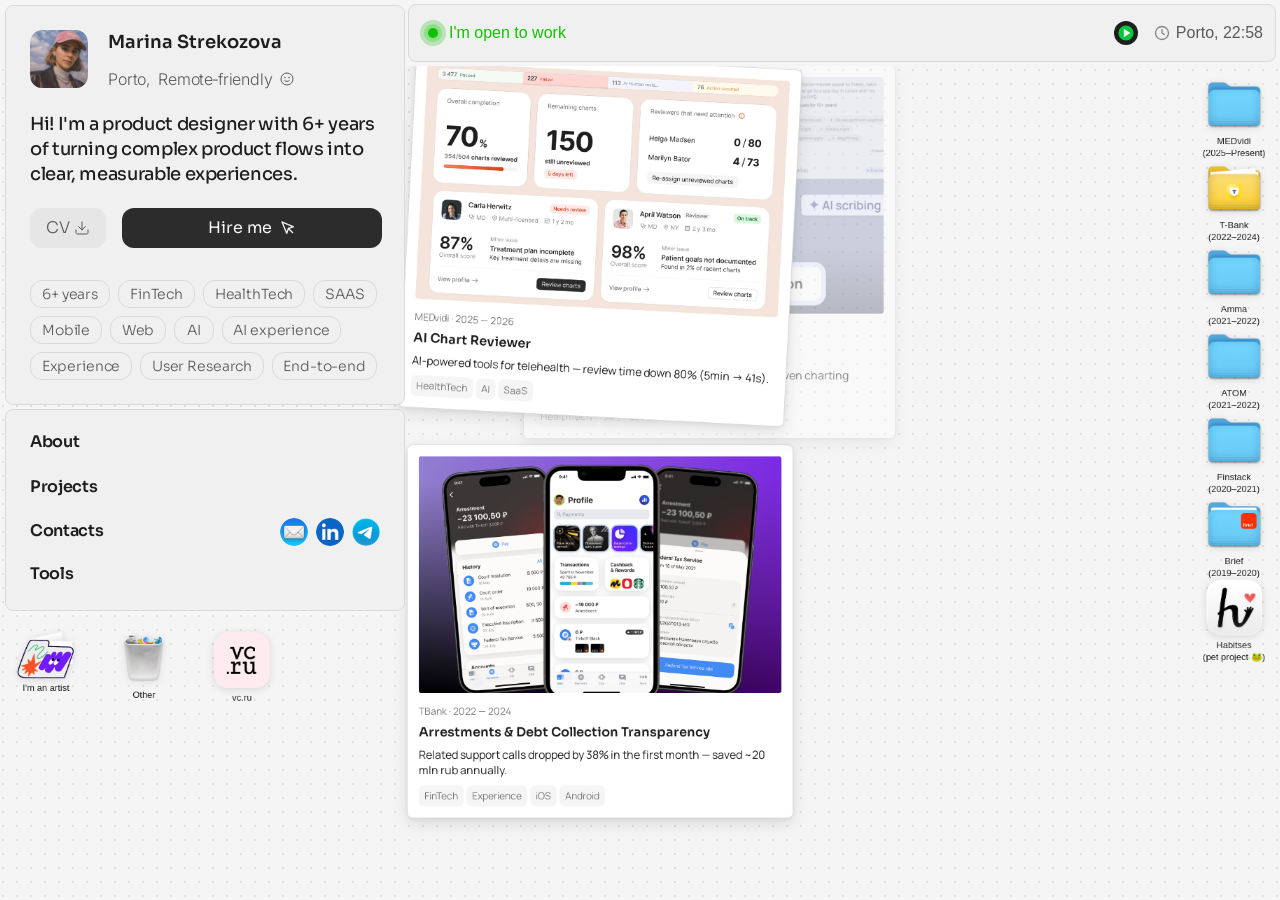
==== index.html @ 4f043706 "sidebar v2" ====
<!DOCTYPE html>
<html lang="ru">
<head>
  <meta charset="UTF-8">
  <meta name="viewport" content="width=device-width, initial-scale=1.0">
  <title>Marina Strekozova — Portfolio</title>
  <link rel="preconnect" href="https://fonts.googleapis.com">
  <link rel="preconnect" href="https://fonts.gstatic.com" crossorigin>
  <link href="https://fonts.googleapis.com/css2?family=Sora:wght@300;400;500;600&display=swap" rel="stylesheet">
  <link href="https://fonts.googleapis.com/css2?family=Inter:wght@400;500;600;700&display=swap" rel="stylesheet">
  <link href="https://fonts.googleapis.com/css2?family=Manrope:wght@400;500;600;700;800&display=swap" rel="stylesheet">
  <link rel="icon" type="image/x-icon" href="favicon.ico">
  <link rel="icon" type="image/png" sizes="32x32" href="Images/favicon-32.png">
  <link rel="icon" type="image/png" sizes="16x16" href="Images/favicon-16.png">
  <link rel="apple-touch-icon" sizes="180x180" href="Images/apple-touch-icon.png">
  <link rel="stylesheet" href="styles.css">
  <script>
    if (window.innerWidth < 1180) {
      window.location.replace('mobile.html');
    }
    window.addEventListener('resize', function() {
      if (window.innerWidth < 1180) window.location.replace('mobile.html');
    });
  </script>
</head>
<body>
  <!-- Desktop -->
  <div class="desktop" id="desktop">
    <!-- Menu Bar -->
    <div class="menubar">
      <div class="menubar__left">
        <span class="menubar__availability" aria-label="I'm open to work">
          <span class="menubar__availability-icon" aria-hidden="true">
            <span class="menubar__availability-dot"></span>
          </span>
          <span class="menubar__availability-text">I'm open to work</span>
        </span>
        <!-- Cursor bubble (shown when about card is hidden) -->
        <div class="cursor-bubble is-hidden" id="cursor-bubble">
          <img class="cursor-bubble__pointer" src="Images/cursor-pointer.svg" width="18" height="18" alt="">
          <div class="cursor-bubble__label">Hi! My name is Marina 👋</div>
        </div>
        <!-- About Card Dropdown -->
        <div class="about-card" id="about-card">
          <section class="about-card__panel about-card__panel--main" aria-label="About Marina">
            <div class="about-card__top">
              <div class="about-card__avatar">
                <img src="Images/marina-photo.png" alt="Marina Strekozova">
              </div>
              <div class="about-card__identity">
                <div class="about-card__name-row">
                  <h1 class="about-card__name">Marina Strekozova</h1>
                </div>
                <div class="about-card__location-row">
                  <span class="about-card__location">Porto,</span>
                  <div class="about-card__remote">
                    <span class="about-card__location">Remote&#8209;friendly</span>
                    <svg width="16" height="16" viewBox="0 0 16 16" fill="none" aria-hidden="true">
                      <circle cx="8" cy="8" r="6" stroke="#5a5a5a" stroke-width="1"/>
                      <circle cx="6" cy="6.5" r="0.8" fill="#5a5a5a"/>
                      <circle cx="10" cy="6.5" r="0.8" fill="#5a5a5a"/>
                      <path d="M5.5 9.5C6.2 10.8 9.8 10.8 10.5 9.5" stroke="#5a5a5a" stroke-linecap="round" stroke-width="1"/>
                    </svg>
                  </div>
                </div>
              </div>
            </div>
            <div class="about-card__body-wrap">
              <div class="about-card__body">
                <p class="about-card__heading">Hi! I'm a product designer with 6+ years of&nbsp;turning complex product flows into clear, measurable experiences.</p>
                <div class="about-card__cta-row">
                  <a href="Images/Side bar info/Marina Strekozova CV.pdf" target="_blank" class="about-card__cta-cv">
                    CV
                    <img src="Images/Download.svg" width="16" height="16" alt="" aria-hidden="true">
                  </a>
                  <a href="mailto:strekozova.ma@gmail.com" class="about-card__cta" aria-label="Hire me">
                    <span>Hire me</span>
                    <img src="Images/Mouse pointer.png" alt="" aria-hidden="true" style="width:16px;height:16px;display:block;flex-shrink:0;">
                  </a>
                </div>
              </div>
              <div class="about-card__tags" aria-label="Experience areas">
                <span class="about-card__tag">6+ years</span>
                <span class="about-card__tag">FinTech</span>
                <span class="about-card__tag">HealthTech</span>
                <span class="about-card__tag">SAAS</span>
                <span class="about-card__tag">Mobile</span>
                <span class="about-card__tag">Web</span>
                <span class="about-card__tag">AI</span>
                <span class="about-card__tag">AI experience</span>
                <span class="about-card__tag">Experience</span>
                <span class="about-card__tag">User Research</span>
                <span class="about-card__tag">End-to-end</span>
              </div>
            </div>
          </section>
          <!-- Details nav card -->
          <div class="about-card__panel about-card__details">
            <div class="about-card__detail-item">
              <button class="about-card__detail-row info-panel__tab" data-tab="about">
                <span class="about-card__detail-label">About</span>
                <svg width="20" height="20" viewBox="0 0 20 20" fill="none" aria-hidden="true">
                  <path d="M3.5 10H16.5M16.5 10L11.5 5M16.5 10L11.5 15" stroke="currentColor" stroke-width="1.5" stroke-linecap="round" stroke-linejoin="round"/>
                </svg>
              </button>
              <div class="info-panel__pane info-panel__pane--about" data-pane="about">
                <div class="about-card__body">
                  <h2 class="about-card__heading">Designing interfaces that move metrics</h2>
                  <p class="about-card__text">From driving core customer experience for high-scale products, including fintech with <strong>45M+ users</strong> to building AI-driven automation, cutting document review time <strong>by 80% (5&nbsp;min → 41 sec)</strong> and accelerating workflows <strong>by 10x</strong> for a platform with <strong>120K+</strong> annual visits.</p>
                  <p class="about-card__text">Background in graphic arts — brought to every product through thoughtful visual craft and attention to detail.</p>
                </div>
              </div>
            </div>
            <div class="about-card__detail-item">
              <button class="about-card__detail-row">
                <span class="about-card__detail-label">Projects</span>
                <svg width="20" height="20" viewBox="0 0 20 20" fill="none" aria-hidden="true">
                  <path d="M3.5 10H16.5M16.5 10L11.5 5M16.5 10L11.5 15" stroke="currentColor" stroke-width="1.5" stroke-linecap="round" stroke-linejoin="round"/>
                </svg>
              </button>
            </div>
            <div class="about-card__detail-item">
              <div class="about-card__detail-row about-card__detail-row--contacts">
                <span class="about-card__detail-label">Contacts</span>
                <div class="about-card__contact-links" aria-label="Contact links">
                  <a href="mailto:strekozova.ma@gmail.com" class="about-card__contact-link" aria-label="Mail">
                    <img src="Images/mail.png" alt="">
                  </a>
                  <a href="https://www.linkedin.com/in/marina-strekozova/" target="_blank" rel="noopener" class="about-card__contact-link" aria-label="LinkedIn">
                    <img src="Images/linkedin.png" alt="">
                  </a>
                  <a href="https://t.me/malibelula" target="_blank" rel="noopener" class="about-card__contact-link" aria-label="Telegram">
                    <img src="Images/telegram.png" alt="">
                  </a>
                </div>
              </div>
              <div class="info-panel__pane" data-pane="contact" aria-hidden="true">
                <a href="mailto:strekozova.ma@gmail.com" class="dock__item" data-tooltip="Mail" tabindex="-1">
                  <img class="dock__icon-img" src="Images/mail.png" alt="">
                </a>
                <a href="https://www.linkedin.com/in/marina-strekozova/" target="_blank" class="dock__item" data-tooltip="LinkedIn" tabindex="-1">
                  <img class="dock__icon-img" src="Images/linkedin.png" alt="">
                </a>
                <a href="https://t.me/malibelula" target="_blank" class="dock__item" data-tooltip="Telegram" tabindex="-1">
                  <img class="dock__icon-img" src="Images/telegram.png" alt="">
                </a>
              </div>
            </div>
            <div class="about-card__detail-item">
              <button class="about-card__detail-row info-panel__tab" data-tab="tools">
                <span class="about-card__detail-label">Tools</span>
                <svg width="20" height="20" viewBox="0 0 20 20" fill="none" aria-hidden="true">
                  <path d="M3.5 10H16.5M16.5 10L11.5 5M16.5 10L11.5 15" stroke="currentColor" stroke-width="1.5" stroke-linecap="round" stroke-linejoin="round"/>
                </svg>
              </button>
              <div class="info-panel__pane" data-pane="tools">
                <a href="https://figma.com" target="_blank" class="dock__item" data-tooltip="Figma">
                  <img class="dock__icon-img" src="Images/figma.png" alt="Figma">
                </a>
                <a href="https://miro.com" target="_blank" class="dock__item" data-tooltip="Miro">
                  <img class="dock__icon-img" src="Images/miro.png" alt="Miro">
                </a>
                <a href="https://notion.so" target="_blank" class="dock__item" data-tooltip="Notion">
                  <img class="dock__icon-img" src="Images/notion.png" alt="Notion">
                </a>
                <a href="https://claude.ai" target="_blank" class="dock__item" data-tooltip="Claude">
                  <img class="dock__icon-img" src="Images/claude.png" alt="Claude">
                </a>
                <a href="https://chatgpt.com" target="_blank" class="dock__item" data-tooltip="ChatGPT">
                  <img class="dock__icon-img" src="Images/chatgpt.png" alt="ChatGPT">
                </a>
                <a href="https://chatgpt.com/codex" target="_blank" class="dock__item" data-tooltip="Codex">
                  <img class="dock__icon-img" src="Images/codex-color 2.png" alt="Codex">
                </a>
              </div>
            </div>
          </div>
          <!--
          <div class="spotify-widget" id="spotify-widget">
            <iframe
              src="https://open.spotify.com/embed/playlist/1XtLuUHkvGDic6UJt70vt6?utm_source=generator&theme=0&locale=en"
              width="400"
              height="80"
              frameBorder="0"
              allowfullscreen=""
              allow="autoplay; clipboard-write; encrypted-media; fullscreen; picture-in-picture"
              loading="lazy"
              style="border-radius: 8px; display: block;"
            ></iframe>
          </div>
          -->
        </div>
      </div>
      <div class="menubar__right">
        <!-- Spotify trigger -->
        <div class="spotify-trigger" id="spotify-trigger" aria-label="Now playing">
          <svg width="24" height="24" viewBox="0 0 18 18" fill="none" aria-hidden="true">
            <circle cx="9" cy="9" r="9" fill="#1E1E1E"/>
            <circle cx="9" cy="9" r="5.7" fill="#00C83B"/>
            <path d="M7.35 5.8V12.2L12.35 9L7.35 5.8Z" fill="#F5F5F5"/>
          </svg>
          <!-- Spotify dropdown -->
          <div class="spotify-dropdown" id="spotify-dropdown">
            <iframe
              src="https://open.spotify.com/embed/playlist/1XtLuUHkvGDic6UJt70vt6?utm_source=generator&theme=0&locale=en"
              width="340"
              height="80"
              frameBorder="0"
              allowfullscreen=""
              allow="autoplay; clipboard-write; encrypted-media; fullscreen; picture-in-picture"
              loading="lazy"
              style="border-radius: 8px; display: block;"
            ></iframe>
          </div>
        </div>
        <span class="menubar__time">
          <svg class="menubar__time-icon" width="16" height="16" viewBox="0 0 16 16" fill="none" aria-hidden="true">
            <circle cx="8" cy="8" r="6.5" stroke="currentColor" stroke-width="1.3"/>
            <path d="M8 4.6V8L10.3 9.35" stroke="currentColor" stroke-width="1.3" stroke-linecap="round" stroke-linejoin="round"/>
          </svg>
          <span class="menubar__item" id="menubar-time"></span>
        </span>
      </div>
    </div>

    <section class="sidebar-page" id="about-page" aria-label="About Marina details">
      <div class="sidebar-page__content">
        <p class="sidebar-page__eyebrow">About</p>
        <div class="sidebar-page__sections">
          <section class="sidebar-page__section">
            <h2 class="sidebar-page__title">I design interfaces that move metrics</h2>
            <div class="sidebar-page__text">
              <p>My work spans high-scale FintTech products with <strong>45M+</strong> users and AI-driven automation for platforms with <strong>120K+</strong> annual visits. I focus on turning complex workflows into clearer, faster experiences — from reducing document review time <strong>by 80%</strong> to accelerating operational flows <strong>by 10x.</strong></p>
            </div>
          </section>

          <section class="sidebar-page__section">
            <h2 class="sidebar-page__title">Behind pixels</h2>
            <div class="sidebar-page__text">
              <p>My background in <strong>art and illustration</strong> shaped my sensitivity to structure, hierarchy, and visual clarity. In product design, I use that lens to organize complexity, guide attention, and make experiences easier to understand and act on.</p>
            </div>
            <a class="sidebar-page__link" href="https://www.behance.net/Strekozova_Mari" target="_blank" rel="noopener">
              <span>View my Behance</span>
              <svg width="16" height="16" viewBox="0 0 16 16" fill="none" aria-hidden="true">
                <path d="M5.25 10.75L10.75 5.25M6.25 5.25H10.75V9.75" stroke="currentColor" stroke-width="1.3" stroke-linecap="round" stroke-linejoin="round"/>
              </svg>
            </a>
          </section>

          <section class="sidebar-page__section">
            <h2 class="sidebar-page__title">Beyond work</h2>
            <div class="sidebar-page__text">
              <p>In the past 4 years, I’ve lived in 5 countries — an experience that shaped the way I observe people, cultures, and everyday systems.</p>
              <p>I travel with my husband and our dog, whom we rescued from the streets of Armenia.</p>
              <p>Outside of design, I find joy in drawing and illustration, ceramics, time in nature, and conversations with people who are curious about the world.</p>
            </div>
          </section>
        </div>
      </div>
    </section>

    <!-- Desktop wallpaper area — pannable canvas -->
    <div class="desktop__area" id="desktop-area">
      <div class="desktop__canvas" id="desktop-canvas">
        <!-- Desktop Folders -->
        <div class="desktop-folder" data-col="0" data-row="0" data-href="Cases/medvidi.html" data-target="_self">
          <img class="desktop-folder__icon" src="Images/folder.png" alt="Folder">
          <span class="desktop-folder__name">MEDvidi<br>(2025–Present)</span>
        </div>
        <div class="desktop-folder" data-col="0" data-row="1" data-href="Cases/TBank/Arrestments case/index.html">
          <img class="desktop-folder__icon" src="Images/folder-tbank.png" alt="Folder">
          <span class="desktop-folder__name">T-Bank<br>(2022–2024)</span>
        </div>
        <div class="desktop-folder" data-col="0" data-row="2" data-href="https://marinastrekozova.notion.site/Pregnancy-tracker-0f55c0bd2f7f4ed68e184daf8a2b56bc?source=copy_link">
          <img class="desktop-folder__icon" src="Images/folder.png" alt="Folder">
          <span class="desktop-folder__name">Amma<br>(2021–2022)</span>
        </div>
        <div class="desktop-folder" data-col="0" data-row="3" data-href="https://marinastrekozova.notion.site/ATOM-13b439eac0cc8071ab0bc9bf8c6f477c?source=copy_link">
          <img class="desktop-folder__icon" src="Images/folder.png" alt="Folder">
          <span class="desktop-folder__name">ATOM<br>(2021–2022)</span>
        </div>
        <div class="desktop-folder" data-col="0" data-row="4" data-href="https://finstek.com/">
          <img class="desktop-folder__icon" src="Images/folder.png" alt="Folder">
          <span class="desktop-folder__name">Finstack<br>(2020–2021)</span>
        </div>
        <div class="desktop-folder" data-col="0" data-row="5" data-href="https://www.behance.net/gallery/87891811/Brief-Team-Collaboration-Tool">
          <img class="desktop-folder__icon" src="Images/folder-brief.png" alt="Folder">
          <span class="desktop-folder__name">Brief<br>(2019–2020)</span>
        </div>
        <div class="desktop-folder" data-col="0" data-row="6" data-href="https://apps.apple.com/kz/app/habit-tracker-habitses/id1574960856">
          <img class="desktop-folder__icon" src="Images/habitses-app.png" alt="Habitses" style="width: 80px;">
          <span class="desktop-folder__name">Habitses<br>(pet project 🐸)</span>
        </div>
<div class="desktop-folder" id="folder-artist" data-col="0" data-row="3" data-href="https://www.behance.net/Strekozova_Mari">
          <img class="desktop-folder__icon" src="Images/Folder artist.png" alt="Folder">
          <span class="desktop-folder__name">I'm an artist</span>
        </div>
        <div class="desktop-folder desktop-folder--trash" id="dock-trash" data-col="1" data-row="3">
          <img class="desktop-folder__icon" src="Images/trash.png" alt="Trash">
          <span class="desktop-folder__name">Other</span>
        </div>
        <div class="desktop-folder" id="folder-vcru" data-href="https://vc.ru/services/967519-keis-v-tinkoff-nashli-populyarnuyu-prichinu-obrashenii-v-podderzhku-vot-kak-oni-iskali-problemu-vo-flou-s-pomoshyu-pathway" data-target="_blank">
          <img class="desktop-folder__icon" src="Images/vc.ru.png" alt="vc.ru" style="width: 80px;">
          <span class="desktop-folder__name">vc.ru</span>
        </div>
        <!-- Project Card: AI Chart Reviewer -->
        <div class="project-card" id="card-chart-reviewer" data-href="Cases/medvidi.html" data-target="_self">
          <div class="project-card__image">
            <img src="Images/Chart review.png" alt="AI Chart Reviewer dashboard">
            <div class="project-card__view-btn">
              View case
              <svg width="16" height="16" viewBox="0 0 16 16" fill="none" aria-hidden="true">
                <path d="M4.10667 11.9289L3.33334 11.1556L10.0445 4.44446H3.92889V3.33334H11.9289V11.3333H10.8178V5.21779L4.10667 11.9289Z" fill="currentColor"/>
              </svg>
            </div>
          </div>
          <div class="project-card__body">
            <span class="project-card__client">MEDvidi · 2025 — 2026</span>
            <h3 class="project-card__title">AI Chart Reviewer</h3>
            <p class="project-card__desc">AI-powered tools for telehealth — review time down 80% (5min → 41s).</p>
            <div class="project-card__tags">
              <span class="project-card__tag">HealthTech</span>
              <span class="project-card__tag">AI</span>
              <span class="project-card__tag">SaaS</span>
            </div>
          </div>
        </div>

        <!-- Project Card: TBank -->
        <div class="project-card project-card--tbank" id="card-tbank" data-href="Cases/TBank/Arrestments%20case/index.html">
          <div class="project-card__image project-card__image--tbank">
            <img src="Images/tbank-card.png" alt="T-Bank Arrestments case">
            <div class="project-card__view-btn">
              View case
              <svg width="16" height="16" viewBox="0 0 16 16" fill="none" aria-hidden="true">
                <path d="M4.10667 11.9289L3.33334 11.1556L10.0445 4.44446H3.92889V3.33334H11.9289V11.3333H10.8178V5.21779L4.10667 11.9289Z" fill="currentColor"/>
              </svg>
            </div>
          </div>
          <div class="project-card__body">
            <span class="project-card__client">TBank · 2022 — 2024</span>
            <h3 class="project-card__title">Arrestments & Debt Collection Transparency</h3>
            <p class="project-card__desc">Related support calls dropped by 38% in the first month — saved ~20 mln rub annually.</p>
            <div class="project-card__tags">
              <span class="project-card__tag">FinTech</span>
              <span class="project-card__tag">Experience</span>
              <span class="project-card__tag">iOS</span>
              <span class="project-card__tag">Android</span>
            </div>
          </div>
        </div>

        <!-- Project Card: AI Chart Generation (Coming Soon) -->
        <div class="project-card project-card--coming-soon" id="card-chart-generation">
          <div class="project-card__image">
            <img src="Images/Chart generation.png" alt="AI Chart Generation preview">
          </div>
          <div class="project-card__body">
            <span class="project-card__client project-card__client--italic">Coming soon...</span>
            <h3 class="project-card__title">AI Chart Generation</h3>
            <p class="project-card__desc">10x faster medical documentation through AI-driven charting automation.</p>
            <div class="project-card__tags project-card__tags--dim">
              <span class="project-card__tag">HealthTech</span>
              <span class="project-card__tag">AI</span>
              <span class="project-card__tag">SaaS</span>
            </div>
          </div>
        </div>

      </div>
    </div>

    <!-- Trash Window (hidden by default) -->
    <div class="window window--trash" id="trash-window">
      <div class="window__titlebar" id="trash-titlebar">
        <div class="window__buttons">
          <button class="window__btn window__btn--close" id="trash-close"></button>
          <button class="window__btn window__btn--minimize"></button>
          <button class="window__btn window__btn--maximize"></button>
        </div>
        <span class="window__title">Корзина</span>
      </div>
      <div class="window__content" id="trash-content">
        <div class="trash-empty">
          <img class="trash-empty__img" src="Images/dreaming-frog.png" alt="Dreaming frog">
          <span class="trash-empty__text">Something's coming soon</span>
        </div>
      </div>
    </div>


  </div>

  <script src="script.js"></script>
</body>
</html>
---- styles.css ----
/* ========================================
   macOS Desktop Portfolio
   ======================================== */

* {
  margin: 0;
  padding: 0;
  box-sizing: border-box;
}

:root {
  --window-bg: rgba(236, 236, 236, 0.95);
  --titlebar-bg: linear-gradient(180deg, #e8e8e8 0%, #d0d0d0 100%);
  --titlebar-border: #b0b0b0;
  --btn-close: #ff5f57;
  --btn-minimize: #ffbd2e;
  --btn-maximize: #28c840;
  --dock-bg: rgba(255, 255, 255, 0.65);
  --dock-border: rgba(0, 0, 0, 0.12);
  --menubar-bg: #f0f0f0;
  --layout-gap: 4px;
  --sidebar-width: 400px;
  --sidebar-status-offset: calc(var(--layout-gap) + var(--sidebar-width) + var(--layout-gap));
  --text-primary: #1d1d1f;
  --text-secondary: #6e6e73;
  --accent: #007aff;
}

body {
  font-family: -apple-system, BlinkMacSystemFont, 'SF Pro Display', 'SF Pro Text', 'Helvetica Neue', sans-serif;
  overflow: hidden;
  height: 100vh;
  width: 100vw;
  cursor: default;
  -webkit-font-smoothing: antialiased;
}

/* ========================================
   Desktop
   ======================================== */

.desktop {
  width: 100vw;
  height: 100vh;
  background: #f5f5f5;
  position: relative;
  display: flex;
  flex-direction: column;
}

.desktop__area {
  flex: 1;
  position: relative;
  overflow: hidden;
  cursor: default;
}

.desktop__canvas {
  position: absolute;
  width: 6000px;
  height: 4000px;
  top: 0;
  left: 0;
  background:
    radial-gradient(circle, #d4d4d4 1px, transparent 1px);
  background-size: 20px 20px;
  background-color: #f5f5f5;
  will-change: transform;
}

/* ========================================
   About Card (dropdown under menubar)
   ======================================== */

.menubar__left {
  position: relative;
  display: flex;
  align-items: center;
  gap: 4px;
  height: 100%;
}

.menubar__greeting {
  background: none;
  border: none;
  font-size: 13px;
  font-weight: 500;
  color: var(--text-primary);
  cursor: default;
  padding: 0;
  margin-left: 0;
  font-family: inherit;
}

.menubar__greeting:hover {
  opacity: 1;
}

.menubar__availability {
  display: inline-flex;
  align-items: center;
  gap: 4px;
  height: 24px;
  color: #12c202;
  white-space: nowrap;
}

.menubar__availability-icon {
  position: relative;
  display: inline-flex;
  align-items: center;
  justify-content: center;
  flex-shrink: 0;
  width: 24px;
  height: 24px;
}

.menubar__availability-icon::before {
  content: "";
  position: absolute;
  width: 18px;
  height: 18px;
  border-radius: 50%;
  background: rgba(18, 194, 2, 0.18);
}

.menubar__availability-dot {
  position: relative;
  z-index: 1;
  width: 10px;
  height: 10px;
  border-radius: 50%;
  background: #12c202;
  box-shadow: 0 0 10px rgba(18, 194, 2, 0.35);
  animation: menubarStatusDotPulse 1.8s ease-out infinite;
}

.menubar__availability-dot::after {
  content: "";
  position: absolute;
  inset: -8px;
  border-radius: 50%;
  background: rgba(18, 194, 2, 0.24);
  animation: menubarStatusRingPulse 1.8s ease-out infinite;
}

.menubar__availability-text {
  display: inline-flex;
  align-items: center;
  height: 20px;
  font-size: 16px;
  font-weight: 500;
  line-height: 20px;
}

@keyframes menubarStatusDotPulse {
  0% {
    opacity: 0.9;
    transform: scale(0.92);
  }
  50% {
    opacity: 1;
    transform: scale(1.08);
  }
  100% {
    opacity: 0.95;
    transform: scale(0.92);
  }
}

@keyframes menubarStatusRingPulse {
  0% {
    opacity: 0.8;
    transform: scale(0.55);
  }
  70%,
  100% {
    opacity: 0;
    transform: scale(1.65);
  }
}

@media (prefers-reduced-motion: reduce) {
  .menubar__availability-dot,
  .menubar__availability-dot::after {
    animation: none;
  }
}

.about-card {
  display: flex;
  flex-direction: column;
  gap: var(--layout-gap);
  position: fixed;
  top: 0;
  left: calc(var(--layout-gap) - var(--sidebar-status-offset));
  z-index: 1100;
  width: var(--sidebar-width);
}

.about-card.is-hidden {
  display: none;
}

.about-card__panel {
  background: #f0f0f0;
  border: 1.3px solid #d9d9d9;
  border-radius: 8px;
  box-sizing: border-box;
  padding: 24px;
  width: var(--sidebar-width);
}

.about-card__panel--main {
  display: flex;
  flex-direction: column;
  align-items: stretch;
  gap: 24px;
}

.about-card__top {
  display: flex;
  flex-direction: row;
  align-items: flex-start;
  gap: 20px;
}

.about-card__avatar {
  border-radius: 12px;
  flex-shrink: 0;
  height: 58px;
  overflow: hidden;
  position: relative;
  width: 58px;
}

.about-card__avatar::after {
  background: linear-gradient(180deg, rgba(217, 217, 217, 0.03) 0%, rgba(112, 79, 79, 0.27) 100%);
  content: '';
  inset: 0;
  pointer-events: none;
  position: absolute;
}

.about-card__avatar img {
  display: block;
  height: 100%;
  object-fit: cover;
  width: 100%;
}

.about-card__identity {
  display: flex;
  flex-direction: column;
  align-items: flex-start;
  gap: 16px;
  justify-content: center;
  width: 274px;
}

.about-card__name-row {
  align-items: center;
  display: flex;
  gap: 8px;
}

.about-card__open-to-work {
  color: #009951;
  font-family: 'Sora', sans-serif;
  font-size: 12px;
  font-weight: 300;
  letter-spacing: -0.12px;
  line-height: 1;
  white-space: nowrap;
}

.about-card__location-row {
  align-items: center;
  display: flex;
  gap: 8px;
}

.about-card__remote {
  align-items: center;
  display: flex;
  gap: 6px;
}

.about-card__location {
  color: #5a5a5a;
  font-family: 'Inter', sans-serif;
  font-size: 16px;
  font-weight: 300;
  letter-spacing: -0.16px;
  line-height: 1;
  white-space: nowrap;
}

.about-card__name {
  color: #1e1e1e;
  font-family: 'Sora', sans-serif;
  font-size: 18px;
  font-weight: 600;
  letter-spacing: 0;
  line-height: 1.4;
  margin: 0;
}

.about-card__role {
  color: #757575;
  font-family: 'Manrope', sans-serif;
  font-size: 15px;
  font-weight: 400;
  letter-spacing: 0.2px;
  line-height: 1.4;
  margin: 0;
}

.about-card__contact-chips {
  display: flex;
  align-items: center;
  gap: 16px;
}

.about-card__chip {
  align-items: center;
  color: #444;
  display: inline-flex;
  font-family: 'Sora', sans-serif;
  font-size: 16px;
  font-weight: 300;
  gap: 4px;
  letter-spacing: -0.14px;
  line-height: 1;
  padding: 6px 0;
  text-decoration: none;
  white-space: nowrap;
}

.about-card__chip:hover {
  color: #1e1e1e;
}

.about-card__details {
  border-radius: 8px;
  display: flex;
  flex-direction: column;
  gap: 24px;
}

.about-card__detail-item {
  display: flex;
  flex-direction: column;
}

.about-card__detail-row {
  align-items: center;
  background: none;
  border: none;
  color: #1e1e1e;
  cursor: pointer;
  display: flex;
  height: 20px;
  justify-content: space-between;
  padding: 0;
  width: 100%;
}

.about-card__detail-row--contacts {
  cursor: default;
}

.about-card__detail-row svg {
  opacity: 0;
  transition: opacity 0.15s ease;
}

.about-card__detail-row:hover svg {
  opacity: 1;
}

.about-card__detail-row::after,
.about-card__detail-row:hover::after,
.about-card__detail-row.is-active::after {
  display: none;
}

.about-card__detail-label {
  color: #1e1e1e;
  font-family: 'Sora', sans-serif;
  font-size: 16px;
  font-weight: 600;
  letter-spacing: -0.32px;
  line-height: 1.4;
}

.about-card__contact-links {
  align-items: center;
  display: flex;
  gap: 8px;
}

.about-card__contact-link {
  border-radius: 100px;
  display: block;
  flex-shrink: 0;
  height: 28px;
  overflow: hidden;
  position: relative;
  text-decoration: none;
  width: 28px;
}

.about-card__contact-link img {
  display: block;
  height: 100%;
  left: 0;
  object-fit: cover;
  position: absolute;
  top: 0;
  width: 100%;
}

.about-card__body-wrap {
  display: flex;
  flex-direction: column;
  gap: 32px;
}

.about-card__tags {
  display: flex;
  flex-wrap: wrap;
  gap: 8px;
}

.about-card__tag {
  align-items: center;
  background: none;
  border: 1px solid #d9d9d9;
  border-radius: 12px;
  box-sizing: border-box;
  color: #5a5a5a;
  display: inline-flex;
  font-family: 'Sora', sans-serif;
  font-size: 14px;
  font-weight: 300;
  justify-content: center;
  letter-spacing: -0.14px;
  line-height: 1;
  padding: 6px 12px;
  white-space: nowrap;
}

.about-card__tag:nth-child(1) {
  width: 80px;
}

.about-card__tag:nth-child(2) {
  width: 77px;
}

.about-card__tag:nth-child(3) {
  width: 102px;
}

.about-card__tag:nth-child(4) {
  width: 64px;
}

.about-card__tag:nth-child(5) {
  width: 72px;
}

.about-card__tag:nth-child(6) {
  width: 56px;
}

.about-card__tag:nth-child(7) {
  width: 40px;
}

.about-card__tag:nth-child(8) {
  width: 119px;
}

.about-card__tag:nth-child(9) {
  width: 102px;
}

.about-card__tag:nth-child(10) {
  width: 124px;
}

.about-card__tag:nth-child(11) {
  width: 105px;
}

.about-card__body {
  display: flex;
  flex-direction: column;
  gap: 20px;
  width: 352px;
}

.about-card__heading {
  color: #1e1e1e;
  font-family: 'Sora', sans-serif;
  font-size: 18px;
  font-weight: 470;
  letter-spacing: -0.36px;
  line-height: 1.4;
  margin: 0;
  width: 100%;
}

.about-card__text {
  color: #757575;
  font-family: 'Manrope', sans-serif;
  font-size: 16px;
  font-weight: 400;
  letter-spacing: 0.32px;
  line-height: 1.5;
  margin: 0;
}

.about-card__text strong {
  color: #303030;
  font-weight: 600;
}


.about-card__cta-row {
  align-items: center;
  display: flex;
  gap: 16px;
  width: 100%;
}

.about-card__cta-cv {
  align-items: center;
  background: #e6e6e6;
  border-radius: 12px;
  box-sizing: border-box;
  color: #5a5a5a;
  display: inline-flex;
  flex-shrink: 0;
  font-family: 'Sora', sans-serif;
  font-size: 16px;
  font-weight: 300;
  gap: 4px;
  height: 40px;
  padding: 0 16px;
  text-decoration: none;
  transition: background-color 150ms ease;
}

.about-card__cta-cv:hover {
  background: #d9d9d9;
}

.about-card__cta {
  align-items: center;
  background: #2c2c2c;
  border-radius: 12px;
  box-sizing: border-box;
  color: #f5f5f5;
  display: flex;
  flex: 1;
  font-family: 'Sora', sans-serif;
  font-size: 16px;
  font-weight: 400;
  gap: 8px;
  height: 40px;
  justify-content: center;
  line-height: 1;
  text-decoration: none;
  transition: background-color 180ms ease, box-shadow 180ms ease, transform 180ms ease;
}

.about-card__cta:hover {
  background: #e35336;
  box-shadow: 0 8px 18px rgba(227, 83, 54, 0.22);
  transform: translateY(-1px);
}

.about-card__cta:active {
  transform: translateY(0);
}

.about-card__cta:visited {
  color: #f5f5f5;
}

.about-card__cta svg {
  display: block;
  flex-shrink: 0;
}

.about-card__cta img {
  flex-shrink: 0;
  transition: none;
}

.about-card__cta:hover img {
  filter: none;
  opacity: 1;
}

/* Cursor bubble (FigJam-style) */
.cursor-bubble {
  position: absolute;
  top: calc(100% + 8px);
  left: 40px;
  z-index: 1100;
}

.cursor-bubble.is-hidden {
  display: none;
}

.cursor-bubble__pointer {
  position: absolute;
  top: 0;
  left: 0;
  z-index: 1;
  transform: rotate(90deg) scaleY(-1);
}

.cursor-bubble__label {
  position: absolute;
  top: 18px;
  left: 18px;
  background: #8a38f5;
  color: white;
  font-family: 'Inter', sans-serif;
  font-size: 14px;
  font-weight: 400;
  padding: 10px 18px;
  border-radius: 2px 20px 20px 20px;
  white-space: nowrap;
  box-shadow: 0 4px 10px rgba(0, 0, 0, 0.15);
  border: 2px solid #8a38f5;
}

/* ========================================
   Desktop Folders
   ======================================== */

.desktop-folder {
  position: absolute;
  display: flex;
  flex-direction: column;
  align-items: center;
  gap: 6px;
  cursor: grab;
  z-index: 50;
  user-select: none;
  width: 120px;
  padding: 8px 4px;
  border-radius: 8px;
  transition: background 0.15s;
}

.desktop-folder:hover {
  background: rgba(0, 122, 255, 0.08);
  cursor: pointer;
}

.desktop-folder:active {
  cursor: grabbing;
}

.desktop-folder.is-selected {
  background: rgba(0, 122, 255, 0.18);
  outline: 2px solid rgba(0, 122, 255, 0.4);
  outline-offset: -2px;
  border-radius: 8px;
}

.desktop-folder__icon-wrap {
  position: relative;
  width: 80px;
  height: 68px;
}

.desktop-folder--trash .desktop-folder__icon {
  width: 76px;
  height: 76px;
  object-fit: contain;
}

.desktop-folder__icon {
  width: 80px;
  height: auto;
  pointer-events: none;
  filter: drop-shadow(0 2px 6px rgba(0, 0, 0, 0.12));
}

.desktop-folder__badge {
  position: absolute;
  top: 20px;
  right: 6px;
  width: 36px;
  height: 36px;
  border-radius: 8px;
  pointer-events: none;
  filter: drop-shadow(0 1px 3px rgba(0, 0, 0, 0.2));
}

.desktop-folder__name {
  font-family: -apple-system, BlinkMacSystemFont, 'SF Pro Text', 'Helvetica Neue', sans-serif;
  font-size: 13px;
  font-weight: 500;
  color: #1d1d1f;
  text-align: center;
  line-height: 1.3;
  text-shadow: 0 0.5px 1px rgba(255, 255, 255, 0.6);
  pointer-events: none;
  -webkit-font-smoothing: antialiased;
  -moz-osx-font-smoothing: grayscale;
  text-rendering: optimizeLegibility;
}

/* iOS-style folder */
.ios-folder {
  cursor: pointer;
  width: 132px;
}

.ios-folder__grid {
  width: 104px;
  height: 80px;
  background: rgba(180, 180, 180, 0.35);
  backdrop-filter: blur(10px);
  border-radius: 16px;
  display: grid;
  grid-template-columns: repeat(3, 1fr);
  gap: 3px;
  padding: 9px;
  pointer-events: none;
}

.ios-folder__grid img {
  width: 100%;
  height: 100%;
  border-radius: 4px;
  object-fit: cover;
  filter: drop-shadow(0 1px 2px rgba(0, 0, 0, 0.12));
}


.ios-folder__expanded {
  display: none;
  position: absolute;
  top: 50%;
  left: 50%;
  transform: translate(-50%, -50%);
  background: rgba(245, 245, 245, 0.92);
  backdrop-filter: blur(40px);
  border-radius: 20px;
  padding: 20px;
  z-index: 1200;
  box-shadow: 0 8px 32px rgba(0, 0, 0, 0.18);
  min-width: 272px;
}

.ios-folder__expanded.is-open {
  display: block;
}

.ios-folder__header {
  font-family: -apple-system, BlinkMacSystemFont, 'SF Pro Text', 'Helvetica Neue', sans-serif;
  font-size: 16px;
  font-weight: 600;
  color: #1d1d1f;
  text-align: center;
  margin-bottom: 16px;
}

.ios-folder__apps {
  display: flex;
  flex-wrap: wrap;
  gap: 20px 18px;
  justify-content: center;
}

.ios-folder__app {
  display: flex;
  flex-direction: column;
  align-items: center;
  gap: 6px;
  text-decoration: none;
  transition: transform 0.15s ease;
  width: 52px;
}

.ios-folder__app:hover {
  transform: scale(1.1);
}

.ios-folder__app img {
  width: 52px;
  height: 52px;
  border-radius: 12px;
}


.ios-folder__app span {
  font-family: -apple-system, BlinkMacSystemFont, 'SF Pro Text', 'Helvetica Neue', sans-serif;
  font-size: 12px;
  font-weight: 500;
  color: #1d1d1f;
  text-align: center;
}

/* Folder message bubble */
.folder-message {
  position: absolute;
  top: 50%;
  right: calc(100% + 10px);
  transform: translateY(-50%) translateX(4px);
  background: rgba(30, 30, 30, 0.85);
  backdrop-filter: blur(12px);
  color: white;
  padding: 10px 14px;
  border-radius: 10px;
  font-size: 13px;
  font-weight: 500;
  line-height: 1.4;
  width: 220px;
  white-space: normal;
  pointer-events: none;
  opacity: 0;
  transition: opacity 0.3s, transform 0.3s;
}

.folder-message.is-visible {
  opacity: 1;
  transform: translateY(-50%) translateX(0);
}

/* ========================================
   Menu Bar
   ======================================== */

.menubar {
  height: 58px;
  background: var(--menubar-bg);
  backdrop-filter: blur(20px);
  -webkit-backdrop-filter: blur(20px);
  display: flex;
  align-items: center;
  justify-content: space-between;
  padding: 0 12px;
  margin: var(--layout-gap) var(--layout-gap) var(--layout-gap) var(--sidebar-status-offset);
  width: calc(100% - var(--sidebar-status-offset) - var(--layout-gap));
  font-size: 16px;
  font-weight: 500;
  color: var(--text-primary);
  z-index: 1000;
  border: 1.3px solid #d9d9d9;
  border-radius: 8px;
}

.menubar__right {
  display: flex;
  align-items: center;
  gap: 16px;
  font-weight: 400;
}

.menubar__time {
  align-items: center;
  color: #5a5a5a;
  display: inline-flex;
  gap: 6px;
  line-height: 1;
  white-space: nowrap;
}

.menubar__time-icon {
  color: #5a5a5a;
  flex-shrink: 0;
  opacity: 0.7;
}

.sidebar-page {
  background: #f0f0f0;
  border: 1.3px solid #d9d9d9;
  border-radius: 8px;
  bottom: var(--layout-gap);
  box-sizing: border-box;
  left: var(--sidebar-status-offset);
  opacity: 0;
  overflow: auto;
  pointer-events: none;
  position: fixed;
  right: var(--layout-gap);
  top: calc(var(--layout-gap) + 58px + var(--layout-gap));
  transform: translateY(8px);
  transition: opacity 0.18s ease, transform 0.18s ease;
  z-index: 900;
}

.sidebar-page.is-open {
  opacity: 1;
  pointer-events: auto;
  transform: translateY(0);
}

.sidebar-page__content {
  box-sizing: border-box;
  max-width: 700px;
  padding: 24px;
}

.sidebar-page__eyebrow {
  color: #5a5a5a;
  font-family: 'Sora', sans-serif;
  font-size: 16px;
  font-weight: 400;
  line-height: 1.4;
  margin: 0 0 32px;
}

.sidebar-page__sections {
  display: flex;
  flex-direction: column;
  gap: 32px;
}

.sidebar-page__section {
  display: flex;
  flex-direction: column;
  gap: 16px;
}

.sidebar-page__title {
  color: #1e1e1e;
  font-family: 'Sora', sans-serif;
  font-size: 18px;
  font-weight: 470;
  letter-spacing: -0.36px;
  line-height: 1.4;
  margin: 0;
}

.sidebar-page__text {
  color: #757575;
  display: flex;
  flex-direction: column;
  font-family: 'Sora', sans-serif;
  font-size: 16px;
  font-weight: 400;
  gap: 0;
  letter-spacing: 0.32px;
  line-height: 1.5;
}

.sidebar-page__text p {
  margin: 0;
}

.sidebar-page__text strong {
  color: #303030;
  font-weight: 600;
}

.sidebar-page__link {
  align-items: center;
  border-bottom: 1px solid #444;
  color: #444;
  display: inline-flex;
  font-family: 'Sora', sans-serif;
  font-size: 16px;
  font-weight: 400;
  gap: 4px;
  line-height: 1;
  padding-bottom: 2px;
  text-decoration: none;
  width: max-content;
}

.sidebar-page__link svg {
  flex-shrink: 0;
}

.sidebar-page__link:hover {
  color: #1e1e1e;
}

.spotify-trigger {
  position: relative;
  display: flex;
  align-items: center;
  cursor: pointer;
  border-radius: 50%;
  transition: opacity 0.15s ease;
}

.spotify-trigger:hover {
  opacity: 0.75;
}

.spotify-dropdown {
  position: absolute;
  top: calc(100% + 10px);
  right: 0;
  background: rgba(255, 255, 255, 0.75);
  backdrop-filter: blur(20px);
  -webkit-backdrop-filter: blur(20px);
  border: 1px solid rgba(0, 0, 0, 0.1);
  border-radius: 16px;
  padding: 10px;
  box-shadow: 0 8px 32px rgba(0, 0, 0, 0.12), 0 2px 8px rgba(0, 0, 0, 0.08);
  opacity: 0;
  pointer-events: none;
  transform: translateY(-6px);
  transition: opacity 0.2s ease, transform 0.2s ease;
  z-index: 2000;
}

.spotify-dropdown.is-open {
  opacity: 1;
  pointer-events: auto;
  transform: translateY(0);
}

/* ========================================
   Info Panel (CV / Contact / Tools tabs)
   ======================================== */

.info-panel {
  background: rgba(255, 255, 255, 0.65);
  backdrop-filter: blur(20px);
  -webkit-backdrop-filter: blur(20px);
  border: 1.3px solid #d9d9d9;
  border-radius: 24px;
  padding: 24px 24px 20px;
  width: 400px;
  display: flex;
  flex-direction: column;
  gap: 0;
  box-sizing: border-box;
  overflow: hidden;
}

.info-panel__tabs {
  display: flex;
  align-items: center;
  justify-content: space-between;
}

.info-panel__tab {
  background: none;
  border: none;
  cursor: pointer;
  font-family: 'Sora', sans-serif;
  font-size: 16px;
  font-weight: 600;
  color: #1e1e1e;
  letter-spacing: -0.32px;
  padding: 0;
  padding-bottom: 2px;
  display: flex;
  align-items: center;
  gap: 6px;
  line-height: 1.4;
  white-space: nowrap;
  text-decoration: none;
  position: relative;
}

.info-panel__tab::after {
  content: '';
  position: absolute;
  bottom: 0;
  left: 0;
  right: 0;
  height: 1.5px;
  background: #1e1e1e;
  opacity: 0;
  transition: opacity 0.15s ease;
}

.info-panel__tab:hover::after,
.info-panel__tab.is-active::after {
  opacity: 1;
}

.info-panel__tab--link {
  color: #1e1e1e;
}

.info-panel__pane {
  display: flex;
  align-items: center;
  justify-content: center;
  gap: 24px;
  max-height: 0;
  overflow: hidden;
  opacity: 0;
  margin-top: 0;
  transition: max-height 0.3s ease, opacity 0.25s ease, margin-top 0.3s ease;
}

.info-panel__pane.is-active {
  max-height: 80px;
  overflow: visible;
  opacity: 1;
  margin-top: 16px;
}

.info-panel__pane--about {
  flex-direction: column;
  align-items: flex-start;
  gap: 12px;
}

.info-panel__pane--about.is-active {
  max-height: 320px;
  overflow-y: auto;
}

.info-panel__pane .dock__icon-img {
  width: 40px;
  height: 40px;
}

.info-panel__pane[data-pane="tools"] {
  justify-content: space-between;
  gap: 0;
}

/* ========================================
   Dock
   ======================================== */

.dock {
  position: static;
  flex: 0 0 auto;
  padding: 0;
  width: 400px;
}

.dock__container {
  display: flex;
  align-items: flex-end;
  justify-content: space-evenly;
  gap: 0;
  padding: 4px 8px;
  background: var(--dock-bg);
  backdrop-filter: blur(20px);
  -webkit-backdrop-filter: blur(20px);
  border: 1px solid var(--dock-border);
  border-radius: 18px;
  width: 100%;
}

.dock__separator {
  width: 1px;
  height: 40px;
  background: rgba(0, 0, 0, 0.12);
  margin: 0 4px;
  align-self: center;
}

.dock__item {
  position: relative;
  display: flex;
  flex-direction: column;
  align-items: center;
  background: none;
  border: none;
  cursor: pointer;
  padding: 2px;
  transition: transform 0.2s cubic-bezier(0.34, 1.56, 0.64, 1);
  text-decoration: none;
}

.dock__item:hover {
  transform: scale(1.3) translateY(-8px);
}

.dock__item--static {
  cursor: default;
}

.dock__item--static:hover {
  transform: none;
}

.dock__item--no-bounce:hover {
  transform: none;
}

.dock__item:hover::before {
  content: attr(data-tooltip);
  position: absolute;
  top: -32px;
  left: 50%;
  transform: translateX(-50%);
  background: rgba(30, 30, 30, 0.85);
  backdrop-filter: blur(12px);
  color: white;
  padding: 4px 12px;
  border-radius: 6px;
  font-size: 12px;
  font-weight: 500;
  white-space: nowrap;
  pointer-events: none;
}

/* App Icon Images */
.dock__icon-img {
  width: 52px;
  height: 52px;
  border-radius: 12px;
  object-fit: contain;
}

.dock__icon-img[alt="Notion"] {
  background: white;
  padding: 4px;
}

.dock__icon-img[alt="LinkedIn"] {
  padding: 4px;
  pointer-events: none;
}

/* ========================================
   Spotify Player
   ======================================== */

.spotify-widget {
  position: relative;
  flex: 0 0 auto;
  width: 400px;
  height: 80px;
  z-index: 850;
  border-radius: 8px;
  overflow: hidden;
  box-shadow: 0 8px 28px rgba(0, 0, 0, 0.16);
}

.spotify-widget iframe {
  display: block;
  width: 400px;
  height: 80px;
  border: 0;
}

/* ========================================
   Windows
   ======================================== */

.window {
  position: absolute;
  background: var(--window-bg);
  border-radius: 10px;
  box-shadow:
    0 20px 60px rgba(0, 0, 0, 0.35),
    0 0 0 0.5px rgba(0, 0, 0, 0.15);
  overflow: hidden;
  display: none;
  z-index: 100;
  backdrop-filter: blur(30px);
  -webkit-backdrop-filter: blur(30px);
}

.window.is-open {
  display: flex;
  flex-direction: column;
  animation: windowOpen 0.3s cubic-bezier(0.34, 1.56, 0.64, 1);
}

.window.is-closing {
  animation: windowClose 0.2s ease-in forwards;
}

@keyframes windowOpen {
  from {
    opacity: 0;
    transform: scale(0.88);
  }
  to {
    opacity: 1;
    transform: scale(1);
  }
}

@keyframes windowClose {
  to {
    opacity: 0;
    transform: scale(0.88);
  }
}

.window__titlebar {
  height: 38px;
  background: var(--titlebar-bg);
  border-bottom: 1px solid var(--titlebar-border);
  display: flex;
  align-items: center;
  padding: 0 12px;
  gap: 8px;
  cursor: grab;
  flex-shrink: 0;
  user-select: none;
}

.window__titlebar:active {
  cursor: grabbing;
}

.window__buttons {
  display: flex;
  gap: 6px;
}

.window__btn {
  width: 12px;
  height: 12px;
  border-radius: 50%;
  border: 0.5px solid rgba(0, 0, 0, 0.15);
  cursor: pointer;
  position: relative;
}

.window__btn--close { background: var(--btn-close); }
.window__btn--minimize { background: var(--btn-minimize); }
.window__btn--maximize { background: var(--btn-maximize); }

.window__btn--close:hover::after {
  content: '×';
  position: absolute;
  top: 50%;
  left: 50%;
  transform: translate(-50%, -50%);
  font-size: 10px;
  line-height: 1;
  color: rgba(0,0,0,0.5);
  font-weight: 700;
}

.window__title {
  flex: 1;
  text-align: center;
  font-size: 13px;
  font-weight: 600;
  color: var(--text-primary);
}

.window__toolbar {
  height: 28px;
  background: rgba(246, 246, 246, 0.95);
  border-bottom: 1px solid rgba(0, 0, 0, 0.08);
  display: flex;
  align-items: center;
  padding: 0 16px;
  font-size: 12px;
  color: var(--text-secondary);
  flex-shrink: 0;
}

/* Trash Window */
.window--trash {
  width: 680px;
  height: 520px;
  top: 60px;
  left: calc(50% - 340px);
}

.window--trash .window__content {
  flex: 1;
  overflow: auto;
  padding: 20px;
  display: flex;
  flex-wrap: wrap;
  gap: 20px;
  align-content: flex-start;
  justify-content: center;
  background: white;
}

.trash-empty {
  display: flex;
  flex-direction: column;
  align-items: center;
  justify-content: center;
  gap: 16px;
  width: 100%;
  height: 100%;
}

.trash-empty__img {
  width: 160px;
  height: auto;
}

.trash-empty__text {
  font-size: 15px;
  color: #999;
  font-weight: 500;
}

/* Trash Items */
.trash-item {
  width: 120px;
  display: flex;
  flex-direction: column;
  align-items: center;
  gap: 6px;
  cursor: grab;
  border-radius: 8px;
  padding: 8px;
  transition: background 0.15s;
  user-select: none;
}

.trash-item:hover {
  background: rgba(0, 122, 255, 0.08);
}

.trash-item:active {
  cursor: grabbing;
}

.trash-item.is-dragging {
  opacity: 0.4;
}

.trash-item__preview {
  width: 100px;
  height: 80px;
  border-radius: 6px;
  overflow: hidden;
  border: 1px solid rgba(0, 0, 0, 0.08);
  position: relative;
}

.trash-item__name {
  font-size: 11px;
  color: var(--text-primary);
  text-align: center;
  line-height: 1.3;
  word-break: break-word;
}

/* ========================================
   Project Card (canvas widget)
   ======================================== */

.project-card {
  position: absolute;
  width: 552px;
  background: #ffffff;
  border: 1px solid #d9d9d9;
  border-radius: 8px;
  padding: 16px;
  display: flex;
  flex-direction: column;
  gap: 16px;
  transform: rotate(3deg);
  box-shadow: 0 8px 24px rgba(0, 0, 0, 0.10), 0 2px 6px rgba(0, 0, 0, 0.06);
  cursor: grab;
  z-index: 50;
  user-select: none;
  transition: transform 0.25s ease, box-shadow 0.25s ease;
}

.project-card:hover {
  transform: rotate(0deg) scale(1.2);
  box-shadow: 0 12px 32px rgba(0, 0, 0, 0.14), 0 4px 10px rgba(0, 0, 0, 0.08);
  cursor: pointer;
}

.project-card:hover .project-card__view-btn {
  opacity: 1;
}

.project-card__view-btn {
  position: absolute;
  bottom: 16px;
  left: 50%;
  transform: translateX(-50%);
  background: #2c2c2c;
  color: #f5f5f5;
  font-family: 'Inter', sans-serif;
  font-size: 16px;
  font-weight: 400;
  line-height: 1;
  display: flex;
  align-items: center;
  gap: 8px;
  padding: 12px;
  border-radius: 8px;
  white-space: nowrap;
  opacity: 0;
  transition: opacity 0.2s ease;
  pointer-events: none;
}

.project-card:active {
  cursor: grabbing;
}

.project-card.is-selected {
  outline: 2px solid rgba(0, 122, 255, 0.4);
  outline-offset: -2px;
}

.project-card__image {
  position: relative;
  width: 100%;
  height: 338px;
  border-radius: 4px;
  overflow: hidden;
  background: #f5debc;
  flex-shrink: 0;
}

.project-card__image img {
  width: 100%;
  height: 100%;
  object-fit: cover;
  object-position: top center;
  display: block;
}

.project-card__body {
  display: flex;
  flex-direction: column;
  gap: 8px;
}

.project-card__client {
  font-family: 'Manrope', sans-serif;
  font-size: 14px;
  font-weight: 400;
  color: #757575;
  line-height: 1.4;
}

.project-card__title {
  font-family: 'Sora', sans-serif;
  font-size: 18px;
  font-weight: 600;
  color: #1e1e1e;
  line-height: 1.4;
  margin: 0;
}

.project-card__desc {
  font-family: 'Manrope', sans-serif;
  font-size: 16px;
  font-weight: 400;
  color: #1e1e1e;
  line-height: 1.4;
  margin: 0;
}

.project-card__tags {
  display: flex;
  flex-wrap: wrap;
  gap: 4px;
  margin-top: 2px;
}

.project-card__tag {
  background: #F5F5F5;
  border-radius: 8px;
  padding: 8px;
  font-family: 'Manrope', sans-serif;
  font-size: 14px;
  font-weight: 400;
  color: #757575;
  line-height: 1;
  white-space: nowrap;
}

.project-card--coming-soon {
  background: rgba(255, 255, 255, 0.8);
  cursor: grab;
  opacity: 0.5;
  z-index: 45;
  width: 532px;
  transform: rotate(0deg) translateX(0);
  transition: transform 0.35s ease, box-shadow 0.25s ease, opacity 0.35s ease;
}

.project-card--coming-soon:hover {
  transform: rotate(0deg) translateX(406px);
  opacity: 1;
  box-shadow: 0 12px 32px rgba(0, 0, 0, 0.14), 0 4px 10px rgba(0, 0, 0, 0.08);
}

.project-card__client--italic {
  font-style: italic;
}

.project-card--tbank {
  z-index: 40;
  opacity: 1;
  transform: rotate(0deg);
}

.project-card--tbank:hover {
  transform: rotate(0deg) scale(1.2);
  cursor: pointer;
  z-index: 60;
}

.project-card--tbank:hover .project-card__view-btn {
  opacity: 1;
}

.project-card__image--tbank {
  background: linear-gradient(180deg, #442AFD 0%, #000000 60%, #7B23FE 100%);
}

.project-card__tags--dim {
  opacity: 0.6;
}

/* ========================================
   Mock UI Previews
   ======================================== */

/* Dashboard */
.mock-ui--dashboard {
  background: #f5f5f7;
  padding: 4px;
  height: 100%;
}

.mock-bar {
  height: 6px;
  background: linear-gradient(90deg, #e0e0e0 0%, #e0e0e0 60%, transparent 60%);
  border-radius: 2px;
  margin-bottom: 4px;
}

.mock-sidebar {
  position: absolute;
  left: 0;
  top: 10px;
  width: 20px;
  height: calc(100% - 10px);
  background: #e8e8ed;
}

.mock-cards {
  display: flex;
  gap: 3px;
  margin-left: 22px;
  margin-bottom: 4px;
}

.mock-card {
  flex: 1;
  height: 16px;
  background: white;
  border-radius: 2px;
  border: 0.5px solid #e0e0e0;
}

.mock-chart {
  margin-left: 22px;
  height: 30px;
  background: linear-gradient(180deg, rgba(0,122,255,0.1) 0%, rgba(0,122,255,0.02) 100%);
  border-radius: 2px;
  border-bottom: 2px solid var(--accent);
}

/* Mobile */
.mock-ui--mobile {
  background: white;
  height: 100%;
  display: flex;
  flex-direction: column;
}

.mock-status-bar {
  height: 6px;
  background: #f5f5f7;
}

.mock-hero {
  height: 24px;
  background: linear-gradient(135deg, #667eea 0%, #764ba2 100%);
  margin: 3px;
  border-radius: 3px;
}

.mock-list {
  flex: 1;
  padding: 3px;
  display: flex;
  flex-direction: column;
  gap: 2px;
}

.mock-list-item {
  height: 10px;
  background: #f5f5f7;
  border-radius: 2px;
}

.mock-tab-bar {
  height: 8px;
  background: #f5f5f7;
  border-top: 0.5px solid #e0e0e0;
}

/* Settings */
.mock-ui--settings {
  background: #f2f2f7;
  height: 100%;
  display: flex;
  flex-direction: column;
  gap: 4px;
  padding: 4px;
}

.mock-nav-top {
  height: 8px;
  background: rgba(255,255,255,0.9);
  border-radius: 2px;
}

.mock-settings-group {
  background: white;
  border-radius: 4px;
  padding: 3px 4px;
  display: flex;
  flex-direction: column;
  gap: 3px;
}

.mock-toggle-row {
  height: 7px;
  background: #f5f5f7;
  border-radius: 2px;
  position: relative;
}

.mock-toggle-row::after {
  content: '';
  position: absolute;
  right: 3px;
  top: 1px;
  width: 10px;
  height: 5px;
  border-radius: 3px;
  background: #34c759;
}

.mock-toggle-row:nth-child(2)::after {
  background: #e0e0e0;
}

/* Checkout */
.mock-ui--checkout {
  background: white;
  height: 100%;
  display: flex;
  flex-direction: column;
  padding: 4px;
  gap: 3px;
}

.mock-form {
  flex: 1;
  display: flex;
  flex-wrap: wrap;
  gap: 3px;
  align-content: flex-start;
}

.mock-input {
  width: 100%;
  height: 10px;
  border: 1px solid #e0e0e0;
  border-radius: 2px;
}

.mock-input--half {
  width: calc(50% - 2px);
}

.mock-cta {
  height: 10px;
  background: var(--accent);
  border-radius: 3px;
}

/* Geometric Illustration */
.mock-illo--geo {
  height: 100%;
  background: #fef3e2;
  position: relative;
  overflow: hidden;
}

.geo--circle {
  width: 30px;
  height: 30px;
  border-radius: 50%;
  background: #ff6b6b;
  position: absolute;
  top: 10px;
  left: 10px;
  opacity: 0.8;
}

.geo--triangle {
  width: 0;
  height: 0;
  border-left: 20px solid transparent;
  border-right: 20px solid transparent;
  border-bottom: 35px solid #4ecdc4;
  position: absolute;
  top: 15px;
  right: 10px;
  opacity: 0.8;
}

.geo--rect {
  width: 35px;
  height: 20px;
  background: #45b7d1;
  position: absolute;
  bottom: 12px;
  left: 25px;
  opacity: 0.8;
  transform: rotate(-12deg);
}

.geo--dot {
  width: 8px;
  height: 8px;
  border-radius: 50%;
  background: #2d3436;
  position: absolute;
}

.geo--dot-1 { top: 8px; right: 14px; }
.geo--dot-2 { bottom: 8px; left: 8px; }
.geo--dot-3 { top: 45px; left: 50px; }

/* Gradient Blobs */
.mock-illo--gradient {
  height: 100%;
  background: #1a1a2e;
  position: relative;
  overflow: hidden;
}

.gradient-blob {
  position: absolute;
  border-radius: 50%;
  filter: blur(10px);
}

.gradient-blob--1 {
  width: 50px;
  height: 50px;
  background: #e94560;
  top: -5px;
  left: -5px;
  opacity: 0.7;
}

.gradient-blob--2 {
  width: 40px;
  height: 40px;
  background: #0f3460;
  top: 20px;
  right: 5px;
  opacity: 0.8;
}

.gradient-blob--3 {
  width: 45px;
  height: 45px;
  background: #533483;
  bottom: -5px;
  left: 20px;
  opacity: 0.7;
}

/* ========================================
   Notes Window
   ======================================== */

.window--notes {
  width: 720px;
  height: 540px;
  top: 80px;
  left: calc(50% - 360px);
}

.window__content--notes {
  flex: 1;
  display: flex;
  overflow: hidden;
}

.notes-sidebar {
  width: 200px;
  background: #f5f5f7;
  border-right: 1px solid rgba(0, 0, 0, 0.08);
  padding: 8px;
  flex-shrink: 0;
}

.notes-sidebar__item {
  padding: 8px 10px;
  border-radius: 6px;
  font-size: 12px;
  line-height: 1.4;
}

.notes-sidebar__item--active {
  background: rgba(0, 122, 255, 0.12);
}

.notes-sidebar__item strong {
  display: block;
  font-size: 13px;
  color: var(--text-primary);
}

.notes-sidebar__item span {
  color: var(--text-secondary);
}

.notes-body {
  flex: 1;
  padding: 24px 32px;
  overflow-y: auto;
  background: white;
}

.notes-body h1 {
  font-size: 26px;
  font-weight: 700;
  color: var(--text-primary);
  margin-bottom: 4px;
}

.notes-body h2 {
  font-size: 16px;
  font-weight: 600;
  color: var(--text-primary);
  margin-bottom: 8px;
}

.notes-body__subtitle {
  font-size: 15px;
  color: var(--text-secondary);
}

.notes-body p {
  font-size: 14px;
  line-height: 1.6;
  color: #444;
}

.cv-entry {
  margin-bottom: 14px;
}

.cv-entry strong {
  font-size: 14px;
  color: var(--text-primary);
  display: block;
}

.cv-entry__meta {
  font-size: 12px;
  color: var(--text-secondary);
  display: block;
  margin-bottom: 3px;
}

.cv-entry p {
  font-size: 13px;
}

/* ========================================
   Dragged item on desktop
   ======================================== */

.desktop-item {
  position: absolute;
  width: 100px;
  display: flex;
  flex-direction: column;
  align-items: center;
  gap: 4px;
  cursor: grab;
  z-index: 50;
  user-select: none;
  transition: filter 0.15s;
}

.desktop-item:hover {
  filter: brightness(1.1);
}

.desktop-item:active {
  cursor: grabbing;
}

.desktop-item__preview {
  width: 80px;
  height: 64px;
  border-radius: 6px;
  overflow: hidden;
  border: 1px solid rgba(0, 0, 0, 0.1);
  box-shadow: 0 2px 8px rgba(0, 0, 0, 0.1);
}

.desktop-item__name {
  font-size: 11px;
  color: var(--text-primary);
  text-align: center;
  line-height: 1.2;
  word-break: break-word;
  max-width: 100px;
}

/* ========================================
   Focus state for windows
   ======================================== */

.window.is-focused {
  z-index: 1200;
}

.window:not(.is-focused) .window__titlebar {
  background: linear-gradient(180deg, #f6f6f6 0%, #e8e8e8 100%);
}

.window:not(.is-focused) .window__btn {
  background: #d4d4d4 !important;
  border-color: #c0c0c0;
}

/* ========================================
   Scrollbar
   ======================================== */

::-webkit-scrollbar {
  width: 8px;
}

::-webkit-scrollbar-track {
  background: transparent;
}

::-webkit-scrollbar-thumb {
  background: rgba(0, 0, 0, 0.2);
  border-radius: 4px;
}

::-webkit-scrollbar-thumb:hover {
  background: rgba(0, 0, 0, 0.35);
}

/* ========================================
   Responsive
   ======================================== */

@media (max-width: 768px) {
  .dock__icon {
    width: 44px;
    height: 44px;
  }

  .window--trash,
  .window--notes {
    width: calc(100vw - 20px);
    height: calc(100vh - 120px);
    left: 10px;
    top: 35px;
  }

  .notes-sidebar {
    width: 140px;
  }
}
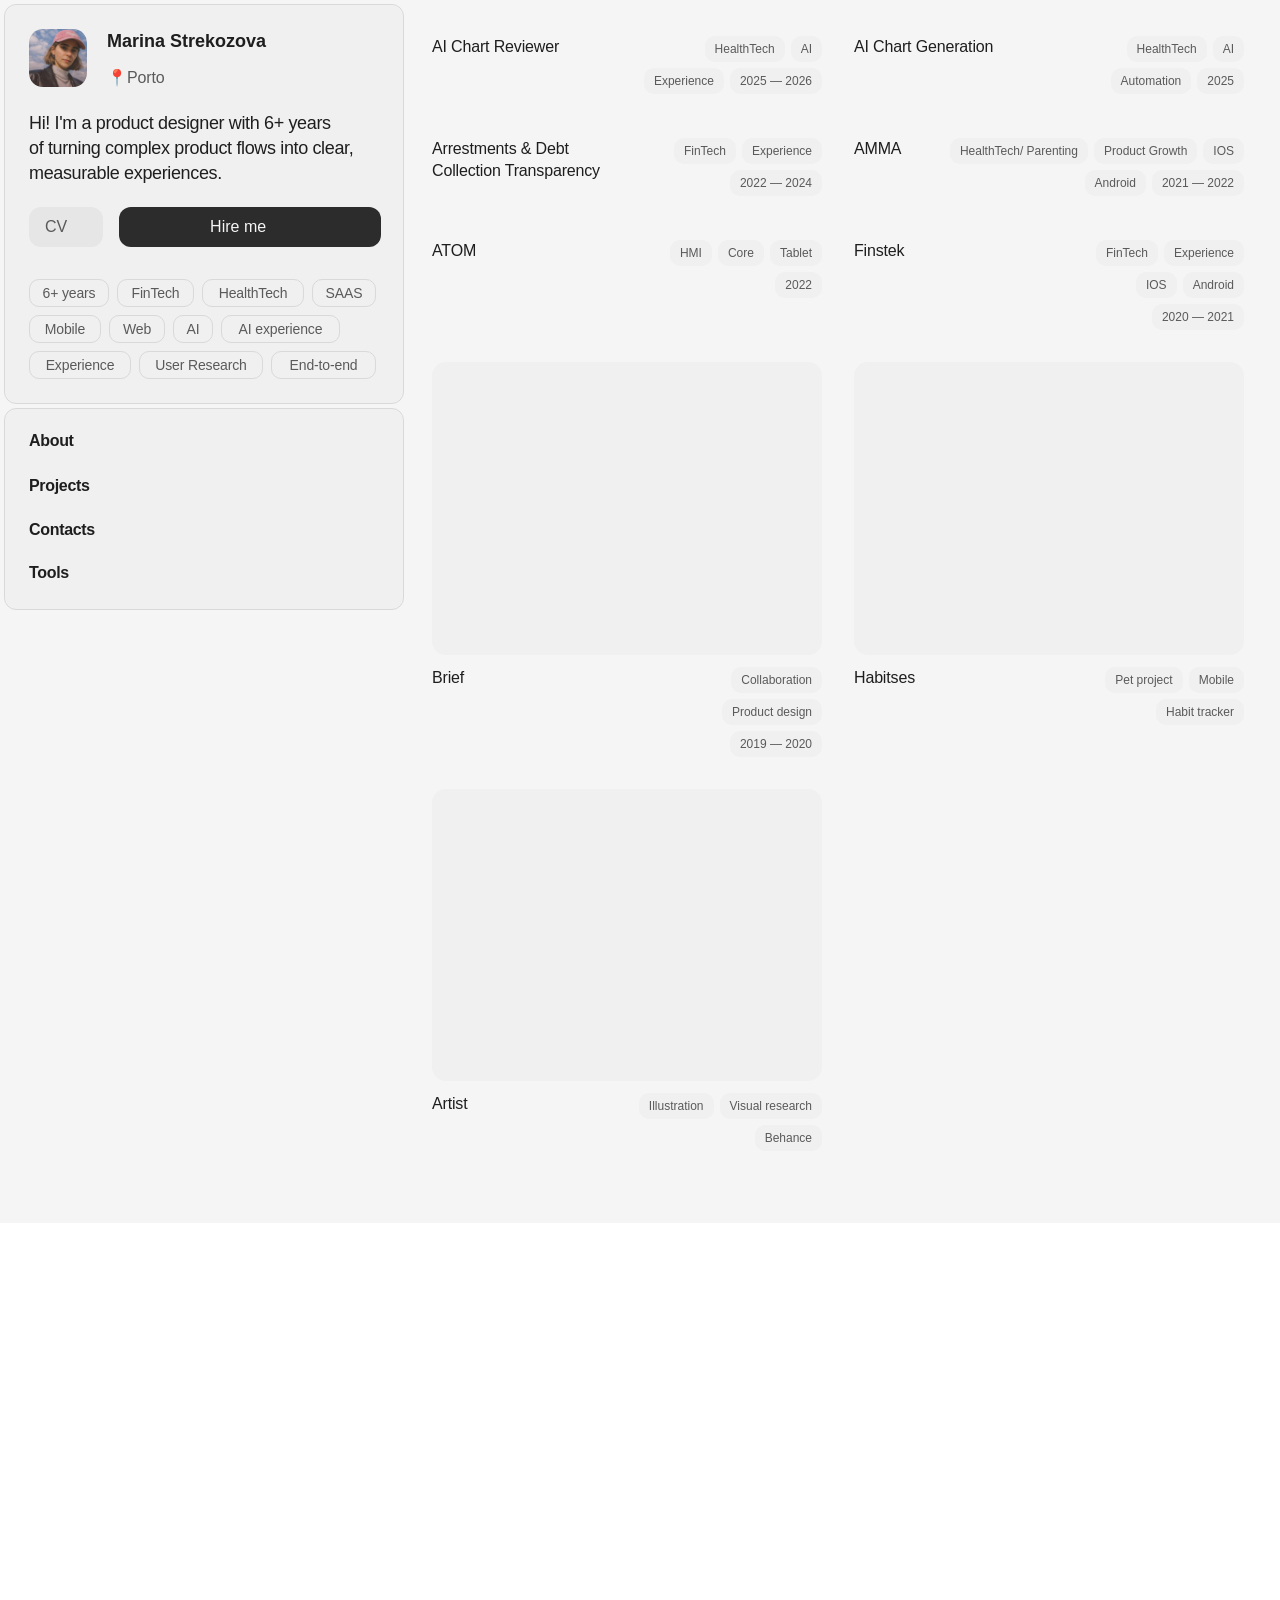
==== commit 12ca1a64: "new" ====
--- a/index.html
+++ b/index.html
@@ -25,7 +25,7 @@
 </head>
 <body>
   <!-- Desktop -->
-  <div class="desktop" id="desktop">
+  <div class="desktop desktop--index" id="desktop">
     <!-- Menu Bar -->
     <div class="menubar">
       <div class="menubar__left">
@@ -52,16 +52,8 @@
                   <h1 class="about-card__name">Marina Strekozova</h1>
                 </div>
                 <div class="about-card__location-row">
-                  <span class="about-card__location">Porto,</span>
-                  <div class="about-card__remote">
-                    <span class="about-card__location">Remote&#8209;friendly</span>
-                    <svg width="16" height="16" viewBox="0 0 16 16" fill="none" aria-hidden="true">
-                      <circle cx="8" cy="8" r="6" stroke="#5a5a5a" stroke-width="1"/>
-                      <circle cx="6" cy="6.5" r="0.8" fill="#5a5a5a"/>
-                      <circle cx="10" cy="6.5" r="0.8" fill="#5a5a5a"/>
-                      <path d="M5.5 9.5C6.2 10.8 9.8 10.8 10.5 9.5" stroke="#5a5a5a" stroke-linecap="round" stroke-width="1"/>
-                    </svg>
-                  </div>
+                  <span class="about-card__location-pin" aria-hidden="true">📍</span>
+                  <span class="about-card__location">Porto</span>
                 </div>
               </div>
             </div>
@@ -112,7 +104,7 @@
               </div>
             </div>
             <div class="about-card__detail-item">
-              <button class="about-card__detail-row">
+              <button class="about-card__detail-row" id="projects-nav">
                 <span class="about-card__detail-label">Projects</span>
                 <svg width="20" height="20" viewBox="0 0 20 20" fill="none" aria-hidden="true">
                   <path d="M3.5 10H16.5M16.5 10L11.5 5M16.5 10L11.5 15" stroke="currentColor" stroke-width="1.5" stroke-linecap="round" stroke-linejoin="round"/>
@@ -239,11 +231,19 @@
             <div class="sidebar-page__text">
               <p>My background in <strong>art and illustration</strong> shaped my sensitivity to structure, hierarchy, and visual clarity. In product design, I use that lens to organize complexity, guide attention, and make experiences easier to understand and act on.</p>
             </div>
-            <a class="sidebar-page__link" href="https://www.behance.net/Strekozova_Mari" target="_blank" rel="noopener">
-              <span>View my Behance</span>
-              <svg width="16" height="16" viewBox="0 0 16 16" fill="none" aria-hidden="true">
-                <path d="M5.25 10.75L10.75 5.25M6.25 5.25H10.75V9.75" stroke="currentColor" stroke-width="1.3" stroke-linecap="round" stroke-linejoin="round"/>
-              </svg>
+            <a class="sidebar-page__preview" href="https://www.behance.net/Strekozova_Mari" target="_blank" rel="noopener" aria-label="Open Behance portfolio">
+              <span class="sidebar-page__preview-image">
+                <img src="Images/behance-preview-card.png" alt="Illustration preview from Behance">
+              </span>
+              <span class="sidebar-page__preview-body">
+                <span class="sidebar-page__preview-author">Marina Strekozova</span>
+                <span class="sidebar-page__preview-link">
+                  <span>View my Behance</span>
+                  <svg width="16" height="16" viewBox="0 0 16 16" fill="none" aria-hidden="true">
+                    <path d="M5.25 10.75L10.75 5.25M6.25 5.25H10.75V9.75" stroke="currentColor" stroke-width="1.3" stroke-linecap="round" stroke-linejoin="round"/>
+                  </svg>
+                </span>
+              </span>
             </a>
           </section>
 
@@ -252,12 +252,173 @@
             <div class="sidebar-page__text">
               <p>In the past 4 years, I’ve lived in 5 countries — an experience that shaped the way I observe people, cultures, and everyday systems.</p>
               <p>I travel with my husband and our dog, whom we rescued from the streets of Armenia.</p>
-              <p>Outside of design, I find joy in drawing and illustration, ceramics, time in nature, and conversations with people who are curious about the world.</p>
+              <p>Outside of design, I find joy in drawing and illustration, ceramics, time in nature, dog training and conversations with people who are curious about the world.</p>
+            </div>
+            <div class="sidebar-page__photo-folder photo-folder" aria-label="Photo folder with pictures">
+              <div class="photo-folder__back" aria-hidden="true"></div>
+              <img class="photo-folder__piece photo-folder__piece--landscape-left" src="Images/Folder%20with%20pictures/ereko%20square.png" alt="Ereko square photo" draggable="false">
+              <img class="photo-folder__piece photo-folder__piece--landscape-main" src="Images/Folder%20with%20pictures/picture.png" alt="Landscape painting" draggable="false">
+              <img class="photo-folder__piece photo-folder__piece--ceramic" src="Images/Folder%20with%20pictures/hand%20ceramic.png" alt="Ceramic cup" draggable="false">
+              <img class="photo-folder__piece photo-folder__piece--dog-left" src="Images/Folder%20with%20pictures/plate%20ceramic.png" alt="Ceramic plate" draggable="false">
+              <img class="photo-folder__front" src="Images/Folder%20with%20pictures/folder-front.png" alt="" draggable="false">
+              <img class="photo-folder__piece photo-folder__piece--dog-right" src="Images/Folder%20with%20pictures/ereko%20puppy.png" alt="Ereko puppy photo" draggable="false">
             </div>
           </section>
         </div>
       </div>
     </section>
+
+    <main class="portfolio-index" id="portfolio-index" aria-label="Selected projects">
+      <div class="portfolio-index__grid">
+        <a class="portfolio-tile portfolio-tile--large" href="Cases/medvidi.html">
+          <div class="portfolio-tile__media">
+            <img src="Images/Chart review.png" alt="AI Chart Reviewer dashboard">
+            <p class="portfolio-tile__hover-description">AI-powered tools for telehealth — review time down 80% (5min → 41s).</p>
+          </div>
+          <div class="portfolio-tile__meta">
+            <h2>AI Chart Reviewer</h2>
+            <div class="portfolio-tile__tags">
+              <span>HealthTech</span>
+              <span>AI</span>
+              <span>Experience</span>
+              <span>2025 — 2026</span>
+            </div>
+          </div>
+        </a>
+
+        <article class="portfolio-tile portfolio-tile--large portfolio-tile--coming-soon">
+          <div class="portfolio-tile__media">
+            <img src="Images/Chart generation.png" alt="AI Chart Generation preview">
+            <div class="portfolio-tile__soon">Coming soon</div>
+          </div>
+          <div class="portfolio-tile__meta">
+            <h2>AI Chart Generation</h2>
+            <div class="portfolio-tile__tags">
+              <span>HealthTech</span>
+              <span>AI</span>
+              <span>Automation</span>
+              <span>2025</span>
+            </div>
+          </div>
+        </article>
+
+        <a class="portfolio-tile" href="Cases/TBank/Arrestments%20case/index.html">
+          <div class="portfolio-tile__media">
+            <img src="Images/tbank-card.png" alt="T-Bank Arrestments case">
+            <p class="portfolio-tile__hover-description">Related support calls dropped by 38% in the first month — saved ~20 mln rub annually.</p>
+          </div>
+          <div class="portfolio-tile__meta">
+            <h2>Arrestments & Debt Collection Transparency</h2>
+            <div class="portfolio-tile__tags">
+              <span>FinTech</span>
+              <span>Experience</span>
+              <span>2022 — 2024</span>
+            </div>
+          </div>
+        </a>
+
+        <a class="portfolio-tile portfolio-tile--amma" href="https://marinastrekozova.notion.site/Pregnancy-tracker-0f55c0bd2f7f4ed68e184daf8a2b56bc?source=copy_link" target="_blank" rel="noopener">
+          <div class="portfolio-tile__media portfolio-tile__media--amma" aria-label="AMMA app preview">
+            <img src="Images/Amma.png" alt="AMMA app preview">
+            <p class="portfolio-tile__hover-description">
+              With Product team I drove subscription and personalization improvements for the app’s relaunch as a <strong>parenthood platform</strong>, contributing to a <strong>Top-3</strong> LATAM category ranking and <strong>+13%</strong> new paying users.
+            </p>
+          </div>
+          <div class="portfolio-tile__meta">
+            <h2>AMMA</h2>
+            <div class="portfolio-tile__tags">
+              <span>HealthTech/ Parenting</span>
+              <span>Product Growth</span>
+              <span>IOS</span>
+              <span>Android</span>
+              <span>2021 — 2022</span>
+            </div>
+          </div>
+        </a>
+
+        <a class="portfolio-tile" href="https://marinastrekozova.notion.site/ATOM-13b439eac0cc8071ab0bc9bf8c6f477c?source=copy_link" target="_blank" rel="noopener">
+          <div class="portfolio-tile__media portfolio-tile__media--atom">
+            <img src="Images/Atom.png" alt="ATOM car control panel preview">
+            <div class="portfolio-tile__nda" aria-label="NDA">
+              <svg width="16" height="16" viewBox="0 0 16 16" fill="none" aria-hidden="true">
+                <path d="M4.5 7V5.4C4.5 3.45 5.86 2.1 8 2.1C10.14 2.1 11.5 3.45 11.5 5.4V7" stroke="currentColor" stroke-width="1.4" stroke-linecap="round"/>
+                <rect x="3.3" y="6.7" width="9.4" height="7" rx="1.6" stroke="currentColor" stroke-width="1.4"/>
+              </svg>
+              <span>NDA</span>
+            </div>
+            <p class="portfolio-tile__hover-description">Building a Car Control Panel Software from Scratch in 3.5 Months</p>
+          </div>
+          <div class="portfolio-tile__meta">
+            <h2>ATOM</h2>
+            <div class="portfolio-tile__tags">
+              <span>HMI</span>
+              <span>Core</span>
+              <span>Tablet</span>
+              <span>2022</span>
+            </div>
+          </div>
+        </a>
+
+        <a class="portfolio-tile portfolio-tile--finstek" href="https://finstek.com/" target="_blank" rel="noopener">
+          <div class="portfolio-tile__media portfolio-tile__media--finstek">
+            <img src="Images/Finstek.png" alt="Finstek mobile trading app preview">
+            <p class="portfolio-tile__hover-description">Designed a mobile app for an existing web-based trading platform from scratch, including the full client onboarding and KYC registration flow, user dashboard, and profile experience.</p>
+          </div>
+          <div class="portfolio-tile__meta">
+            <h2>Finstek</h2>
+            <div class="portfolio-tile__tags">
+              <span>FinTech</span>
+              <span>Experience</span>
+              <span>IOS</span>
+              <span>Android</span>
+              <span>2020 — 2021</span>
+            </div>
+          </div>
+        </a>
+
+        <a class="portfolio-tile" href="https://www.behance.net/gallery/87891811/Brief-Team-Collaboration-Tool" target="_blank" rel="noopener">
+          <div class="portfolio-tile__media portfolio-tile__media--soft">
+            <img src="Images/folder-brief.png" alt="Brief project">
+          </div>
+          <div class="portfolio-tile__meta">
+            <h2>Brief</h2>
+            <div class="portfolio-tile__tags">
+              <span>Collaboration</span>
+              <span>Product design</span>
+              <span>2019 — 2020</span>
+            </div>
+          </div>
+        </a>
+
+        <a class="portfolio-tile" href="https://apps.apple.com/kz/app/habit-tracker-habitses/id1574960856" target="_blank" rel="noopener">
+          <div class="portfolio-tile__media portfolio-tile__media--soft">
+            <img src="Images/habitses-app.png" alt="Habitses app">
+          </div>
+          <div class="portfolio-tile__meta">
+            <h2>Habitses</h2>
+            <div class="portfolio-tile__tags">
+              <span>Pet project</span>
+              <span>Mobile</span>
+              <span>Habit tracker</span>
+            </div>
+          </div>
+        </a>
+
+        <a class="portfolio-tile" href="https://www.behance.net/Strekozova_Mari" target="_blank" rel="noopener">
+          <div class="portfolio-tile__media portfolio-tile__media--soft">
+            <img src="Images/Folder artist.png" alt="Illustration portfolio">
+          </div>
+          <div class="portfolio-tile__meta">
+            <h2>Artist</h2>
+            <div class="portfolio-tile__tags">
+              <span>Illustration</span>
+              <span>Visual research</span>
+              <span>Behance</span>
+            </div>
+          </div>
+        </a>
+      </div>
+    </main>
 
     <!-- Desktop wallpaper area — pannable canvas -->
     <div class="desktop__area" id="desktop-area">
--- a/styles.css
+++ b/styles.css
@@ -21,6 +21,9 @@
   --layout-gap: 4px;
   --sidebar-width: 400px;
   --sidebar-status-offset: calc(var(--layout-gap) + var(--sidebar-width) + var(--layout-gap));
+  --radius-chip: 10px;
+  --radius-panel: 12px;
+  --radius-media: 14px;
   --text-primary: #1d1d1f;
   --text-secondary: #6e6e73;
   --accent: #007aff;
@@ -28,24 +31,49 @@
 
 body {
   font-family: -apple-system, BlinkMacSystemFont, 'SF Pro Display', 'SF Pro Text', 'Helvetica Neue', sans-serif;
-  overflow: hidden;
-  height: 100vh;
+  overflow-x: hidden;
+  overflow-y: auto;
+  min-height: 100vh;
   width: 100vw;
   cursor: default;
   -webkit-font-smoothing: antialiased;
 }
 
+body.is-sidebar-page-open {
+  overflow: hidden;
+}
+
 /* ========================================
    Desktop
    ======================================== */
 
 .desktop {
   width: 100vw;
-  height: 100vh;
+  min-height: 100vh;
   background: #f5f5f5;
   position: relative;
   display: flex;
   flex-direction: column;
+}
+
+.desktop--index .desktop__area {
+  display: none;
+}
+
+:where(
+  .about-card__panel,
+  .about-card__avatar,
+  .about-card__details,
+  .about-card__tag,
+  .sidebar-page,
+  .sidebar-page__photo-folder,
+  .photo-folder__back,
+  .sidebar-page__preview,
+  .portfolio-tile__media,
+  .portfolio-tile__hover-description,
+  .portfolio-tile__tags span
+) {
+  corner-shape: squircle;
 }
 
 .desktop__area {
@@ -192,8 +220,8 @@
   flex-direction: column;
   gap: var(--layout-gap);
   position: fixed;
-  top: 0;
-  left: calc(var(--layout-gap) - var(--sidebar-status-offset));
+  top: var(--layout-gap);
+  left: var(--layout-gap);
   z-index: 1100;
   width: var(--sidebar-width);
 }
@@ -205,7 +233,7 @@
 .about-card__panel {
   background: #f0f0f0;
   border: 1.3px solid #d9d9d9;
-  border-radius: 8px;
+  border-radius: var(--radius-panel);
   box-sizing: border-box;
   padding: 24px;
   width: var(--sidebar-width);
@@ -226,7 +254,7 @@
 }
 
 .about-card__avatar {
-  border-radius: 12px;
+  border-radius: var(--radius-media);
   flex-shrink: 0;
   height: 58px;
   overflow: hidden;
@@ -277,18 +305,20 @@
 .about-card__location-row {
   align-items: center;
   display: flex;
-  gap: 8px;
-}
-
-.about-card__remote {
-  align-items: center;
-  display: flex;
-  gap: 6px;
+  gap: 4px;
+}
+
+.about-card__location-pin {
+  display: inline-block;
+  flex-shrink: 0;
+  font-size: 16px;
+  line-height: 1;
+  width: 16px;
 }
 
 .about-card__location {
   color: #5a5a5a;
-  font-family: 'Inter', sans-serif;
+  font-family: 'Sora', sans-serif;
   font-size: 16px;
   font-weight: 300;
   letter-spacing: -0.16px;
@@ -342,7 +372,7 @@
 }
 
 .about-card__details {
-  border-radius: 8px;
+  border-radius: var(--radius-panel);
   display: flex;
   flex-direction: column;
   gap: 24px;
@@ -437,7 +467,7 @@
   align-items: center;
   background: none;
   border: 1px solid #d9d9d9;
-  border-radius: 12px;
+  border-radius: var(--radius-chip);
   box-sizing: border-box;
   color: #5a5a5a;
   display: inline-flex;
@@ -844,26 +874,33 @@
    ======================================== */
 
 .menubar {
-  height: 58px;
-  background: var(--menubar-bg);
-  backdrop-filter: blur(20px);
-  -webkit-backdrop-filter: blur(20px);
-  display: flex;
-  align-items: center;
-  justify-content: space-between;
-  padding: 0 12px;
-  margin: var(--layout-gap) var(--layout-gap) var(--layout-gap) var(--sidebar-status-offset);
-  width: calc(100% - var(--sidebar-status-offset) - var(--layout-gap));
+  height: 0;
+  background: transparent;
+  backdrop-filter: none;
+  -webkit-backdrop-filter: none;
+  display: block;
+  padding: 0;
+  margin: 0;
+  position: static;
+  width: 0;
   font-size: 16px;
   font-weight: 500;
   color: var(--text-primary);
-  z-index: 1000;
-  border: 1.3px solid #d9d9d9;
-  border-radius: 8px;
-}
-
+  z-index: auto;
+  border: 0;
+  border-radius: 0;
+}
+
+.menubar__availability,
 .menubar__right {
-  display: flex;
+  display: none;
+}
+
+.menubar__left {
+  display: contents;
+}
+
+.menubar__right {
   align-items: center;
   gap: 16px;
   font-weight: 400;
@@ -887,7 +924,7 @@
 .sidebar-page {
   background: #f0f0f0;
   border: 1.3px solid #d9d9d9;
-  border-radius: 8px;
+  border-radius: var(--radius-panel);
   bottom: var(--layout-gap);
   box-sizing: border-box;
   left: var(--sidebar-status-offset);
@@ -896,7 +933,7 @@
   pointer-events: none;
   position: fixed;
   right: var(--layout-gap);
-  top: calc(var(--layout-gap) + 58px + var(--layout-gap));
+  top: var(--layout-gap);
   transform: translateY(8px);
   transition: opacity 0.18s ease, transform 0.18s ease;
   z-index: 900;
@@ -910,12 +947,13 @@
 
 .sidebar-page__content {
   box-sizing: border-box;
-  max-width: 700px;
-  padding: 24px;
+  max-width: none;
+  padding: 24px 32px;
+  width: 100%;
 }
 
 .sidebar-page__eyebrow {
-  color: #5a5a5a;
+  color: #757575;
   font-family: 'Sora', sans-serif;
   font-size: 16px;
   font-weight: 400;
@@ -926,7 +964,7 @@
 .sidebar-page__sections {
   display: flex;
   flex-direction: column;
-  gap: 32px;
+  gap: 40px;
 }
 
 .sidebar-page__section {
@@ -938,9 +976,9 @@
 .sidebar-page__title {
   color: #1e1e1e;
   font-family: 'Sora', sans-serif;
-  font-size: 18px;
-  font-weight: 470;
-  letter-spacing: -0.36px;
+  font-size: 16px;
+  font-weight: 600;
+  letter-spacing: -0.32px;
   line-height: 1.4;
   margin: 0;
 }
@@ -949,21 +987,389 @@
   color: #757575;
   display: flex;
   flex-direction: column;
+  font-family: 'Sora', sans-serif;
+  font-size: 20px;
+  font-weight: 400;
+  gap: 0;
+  letter-spacing: 0.4px;
+  line-height: 1.5;
+}
+
+.sidebar-page__text p {
+  margin: 0;
+}
+
+.sidebar-page__text strong {
+  color: #303030;
+  font-weight: 600;
+}
+
+.sidebar-page__photo-folder {
+  display: block;
+  margin-top: 2px;
+}
+
+.photo-folder {
+  aspect-ratio: 706 / 540;
+  border-radius: 40px;
+  overflow: visible;
+  position: relative;
+  touch-action: none;
+  width: min(706px, 100%);
+}
+
+.photo-folder__back {
+  background: linear-gradient(180deg, #cbb3d8 0%, #d17fff 100%);
+  border-radius: 40px;
+  box-shadow:
+    0 0 24px rgba(209, 127, 255, 0.5),
+    inset 0 6px 6px rgba(255, 255, 255, 0.2),
+    inset 0 0 68px rgba(209, 127, 255, 0.3);
+  inset: 0;
+  position: absolute;
+  z-index: 1;
+}
+
+.photo-folder__front {
+  display: block;
+  left: -1.13%;
+  pointer-events: none;
+  position: absolute;
+  top: 58.9%;
+  width: 102.26%;
+  z-index: 20;
+}
+
+.photo-folder__piece {
+  --drag-x: 0px;
+  --drag-y: 0px;
+  --lift-x: 0px;
+  --lift-y: 0px;
+  cursor: grab;
+  display: block;
+  object-fit: cover;
+  position: absolute;
+  transform:
+    translate3d(calc(var(--lift-x) + var(--drag-x)), calc(var(--lift-y) + var(--drag-y)), 0)
+    rotate(var(--rotate));
+  transition: transform 0.28s ease, filter 0.28s ease;
+  user-select: none;
+  -webkit-user-drag: none;
+}
+
+.photo-folder:hover .photo-folder__piece {
+  filter: drop-shadow(0 14px 18px rgba(30, 30, 30, 0.16));
+}
+
+.photo-folder:hover .photo-folder__piece--landscape-left {
+  --lift-x: -2px;
+  --lift-y: -26px;
+}
+
+.photo-folder:hover .photo-folder__piece--landscape-main {
+  --lift-x: 0px;
+  --lift-y: -34px;
+}
+
+.photo-folder:hover .photo-folder__piece--ceramic {
+  --lift-x: 10px;
+  --lift-y: -30px;
+}
+
+.photo-folder:hover .photo-folder__piece--dog-left {
+  --lift-x: -12px;
+  --lift-y: -20px;
+}
+
+.photo-folder:hover .photo-folder__piece--dog-right {
+  --lift-x: 12px;
+  --lift-y: -24px;
+}
+
+.photo-folder__piece.is-dragging {
+  cursor: grabbing;
+  filter: drop-shadow(0 18px 22px rgba(30, 30, 30, 0.22));
+  transition: none;
+  z-index: 50;
+}
+
+.photo-folder__piece--landscape-left {
+  border-radius: 12px;
+  height: 46.1%;
+  left: -1%;
+  top: 19.4%;
+  --rotate: -20.77deg;
+  width: 59.35%;
+  z-index: 2;
+}
+
+.photo-folder__piece--landscape-main {
+  border-radius: 20px;
+  height: 86.64%;
+  right: 0;
+  top: 3.89%;
+  --rotate: 3deg;
+  width: 81.56%;
+  z-index: 3;
+}
+
+.photo-folder__piece--ceramic {
+  height: 67.04%;
+  left: 79.74%;
+  object-fit: cover;
+  object-position: top left;
+  top: 7.22%;
+  --rotate: 0deg;
+  width: 45.89%;
+  z-index: 6;
+}
+
+.photo-folder__piece--dog-left {
+  height: 67.9%;
+  left: 0;
+  object-fit: cover;
+  object-position: center;
+  top: 22.4%;
+  --rotate: 15deg;
+  width: 29.76%;
+  z-index: 5;
+}
+
+.photo-folder__piece--dog-right {
+  height: 52.04%;
+  left: 81.87%;
+  object-fit: cover;
+  object-position: center;
+  top: 49.63%;
+  --rotate: 0deg;
+  width: 47.88%;
+  z-index: 24;
+}
+
+.portfolio-index {
+  box-sizing: border-box;
+  margin-left: var(--sidebar-status-offset);
+  padding: 24px 36px 72px 24px;
+  position: relative;
+  width: calc(100% - var(--sidebar-status-offset));
+  z-index: 1;
+}
+
+.desktop--sidebar-page-open .portfolio-index {
+  display: none;
+}
+
+.portfolio-index__grid {
+  display: grid;
+  gap: 32px;
+  grid-template-columns: repeat(2, minmax(0, 1fr));
+  max-width: 1020px;
+}
+
+.portfolio-tile {
+  color: #1e1e1e;
+  display: block;
+  margin: 0;
+  text-decoration: none;
+  width: 100%;
+}
+
+.portfolio-tile__media {
+  background: #f0f0f0;
+  border-radius: var(--radius-media);
+  display: block;
+  overflow: hidden;
+  position: relative;
+  width: 100%;
+}
+
+.portfolio-tile--coming-soon {
+  cursor: default;
+}
+
+.portfolio-tile__soon {
+  align-items: center;
+  background: rgba(30, 30, 30, 0.86);
+  border-radius: 999px;
+  color: #f5f5f5;
+  display: inline-flex;
   font-family: 'Sora', sans-serif;
   font-size: 16px;
   font-weight: 400;
-  gap: 0;
-  letter-spacing: 0.32px;
-  line-height: 1.5;
-}
-
-.sidebar-page__text p {
+  left: 50%;
+  line-height: 1;
+  opacity: 0;
+  padding: 12px 18px;
+  pointer-events: none;
+  position: absolute;
+  top: 50%;
+  transform: translate(-50%, -50%) scale(0.96);
+  transition: opacity 0.18s ease, transform 0.18s ease;
+  white-space: nowrap;
+}
+
+.portfolio-tile--coming-soon:hover .portfolio-tile__soon {
+  opacity: 1;
+  transform: translate(-50%, -50%) scale(1);
+}
+
+.portfolio-tile--coming-soon:hover .portfolio-tile__media img {
+  transform: none;
+}
+
+.portfolio-tile__media img {
+  display: block;
+  height: auto;
+  transition: transform 0.24s ease;
+  width: 100%;
+}
+
+.portfolio-tile__media--finstek {
+  background: #e8f8ff;
+}
+
+.portfolio-tile__media--soft {
+  align-items: center;
+  aspect-ratio: 4 / 3;
+  display: flex;
+  justify-content: center;
+}
+
+.portfolio-tile__media--soft img {
+  max-height: 58%;
+  object-fit: contain;
+  width: auto;
+}
+
+.portfolio-tile__media--amma {
+  background: #fceee2;
+}
+
+.portfolio-tile__hover-description {
+  background: rgba(30, 30, 30, 0.86);
+  border-radius: var(--radius-panel);
+  bottom: 12px;
+  color: #f5f5f5;
+  font-family: 'Montserrat', sans-serif;
+  font-size: 14px;
+  font-weight: 400;
+  left: 12px;
+  line-height: 1.4;
   margin: 0;
-}
-
-.sidebar-page__text strong {
-  color: #303030;
-  font-weight: 600;
+  opacity: 0;
+  padding: 12px;
+  pointer-events: none;
+  position: absolute;
+  right: 12px;
+  transform: translateY(8px);
+  transition: opacity 0.18s ease, transform 0.18s ease;
+  z-index: 10;
+}
+
+.portfolio-tile__hover-description strong {
+  font-weight: 700;
+}
+
+.portfolio-tile:hover .portfolio-tile__hover-description {
+  opacity: 1;
+  transform: translateY(0);
+}
+
+.portfolio-tile__media--atom::after {
+  background: rgba(0, 0, 0, 0.26);
+  content: '';
+  inset: 0;
+  opacity: 0;
+  pointer-events: none;
+  position: absolute;
+  transition: opacity 0.18s ease;
+  z-index: 5;
+}
+
+.portfolio-tile:hover .portfolio-tile__media--atom::after {
+  opacity: 1;
+}
+
+.portfolio-tile__nda {
+  align-items: center;
+  background: rgba(255, 255, 255, 0.4);
+  border-radius: 20px;
+  color: #f3f3f3;
+  display: inline-flex;
+  font-family: 'Sora', sans-serif;
+  font-size: 18px;
+  font-weight: 400;
+  gap: 6px;
+  left: 50%;
+  line-height: 1.4;
+  opacity: 0;
+  padding: 8px 16px;
+  pointer-events: none;
+  position: absolute;
+  top: 50%;
+  transform: translate(-50%, -50%) scale(0.96);
+  transition: opacity 0.18s ease, transform 0.18s ease;
+  white-space: nowrap;
+  z-index: 10;
+}
+
+.portfolio-tile__nda svg {
+  flex-shrink: 0;
+}
+
+.portfolio-tile:hover .portfolio-tile__nda {
+  opacity: 1;
+  transform: translate(-50%, -50%) scale(1);
+}
+
+.portfolio-tile--amma .portfolio-tile__tags {
+  max-width: 300px;
+}
+
+.portfolio-tile:hover .portfolio-tile__media img {
+  transform: scale(1.025);
+}
+
+.portfolio-tile__meta {
+  align-items: flex-start;
+  display: flex;
+  gap: 16px;
+  justify-content: space-between;
+  margin-top: 12px;
+  width: 100%;
+}
+
+.portfolio-tile__meta h2 {
+  color: #1e1e1e;
+  flex: 1;
+  font-family: 'Sora', sans-serif;
+  font-size: 16px;
+  font-weight: 500;
+  letter-spacing: -0.16px;
+  line-height: 1.4;
+  margin: 0;
+}
+
+.portfolio-tile__tags {
+  align-items: center;
+  display: flex;
+  flex-wrap: wrap;
+  gap: 6px;
+  justify-content: flex-end;
+  max-width: 48%;
+}
+
+.portfolio-tile__tags span {
+  background: #f0f0f0;
+  border-radius: var(--radius-chip);
+  color: #5a5a5a;
+  display: inline-flex;
+  font-family: 'Sora', sans-serif;
+  font-size: 12px;
+  font-weight: 400;
+  line-height: 1;
+  padding: 7px 10px;
+  white-space: nowrap;
 }
 
 .sidebar-page__link {
@@ -972,7 +1378,7 @@
   color: #444;
   display: inline-flex;
   font-family: 'Sora', sans-serif;
-  font-size: 16px;
+  font-size: 20px;
   font-weight: 400;
   gap: 4px;
   line-height: 1;
@@ -987,6 +1393,74 @@
 
 .sidebar-page__link:hover {
   color: #1e1e1e;
+}
+
+.sidebar-page__preview {
+  align-items: flex-start;
+  background: #ffffff;
+  border: 1px solid #d9d9d9;
+  border-radius: 20px;
+  box-sizing: border-box;
+  color: inherit;
+  display: inline-flex;
+  flex-direction: column;
+  gap: 16px;
+  overflow: hidden;
+  padding: 16px;
+  text-decoration: none;
+  transition: border-color 0.18s ease, transform 0.18s ease;
+  width: min(554px, 100%);
+}
+
+.sidebar-page__preview-image {
+  border: 2px solid rgba(227, 227, 227, 0.7);
+  border-radius: 16px;
+  box-sizing: border-box;
+  display: block;
+  overflow: hidden;
+  width: 100%;
+}
+
+.sidebar-page__preview-image img {
+  display: block;
+  height: auto;
+  width: 100%;
+}
+
+.sidebar-page__preview-body {
+  display: flex;
+  flex-direction: column;
+  gap: 8px;
+  width: 100%;
+}
+
+.sidebar-page__preview-author {
+  color: #757575;
+  font-family: 'Montserrat', sans-serif;
+  font-size: 14px;
+  font-weight: 400;
+  line-height: 1.4;
+}
+
+.sidebar-page__preview-link {
+  align-items: center;
+  color: #1e1e1e;
+  display: inline-flex;
+  font-family: 'Sora', sans-serif;
+  font-size: 18px;
+  font-weight: 600;
+  gap: 4px;
+  line-height: 1.4;
+  width: max-content;
+}
+
+.sidebar-page__preview-link svg {
+  flex-shrink: 0;
+}
+
+.sidebar-page__preview:hover {
+  border-color: #bdbdbd;
+  transform: translateY(-1px);
 }
 
 .spotify-trigger {
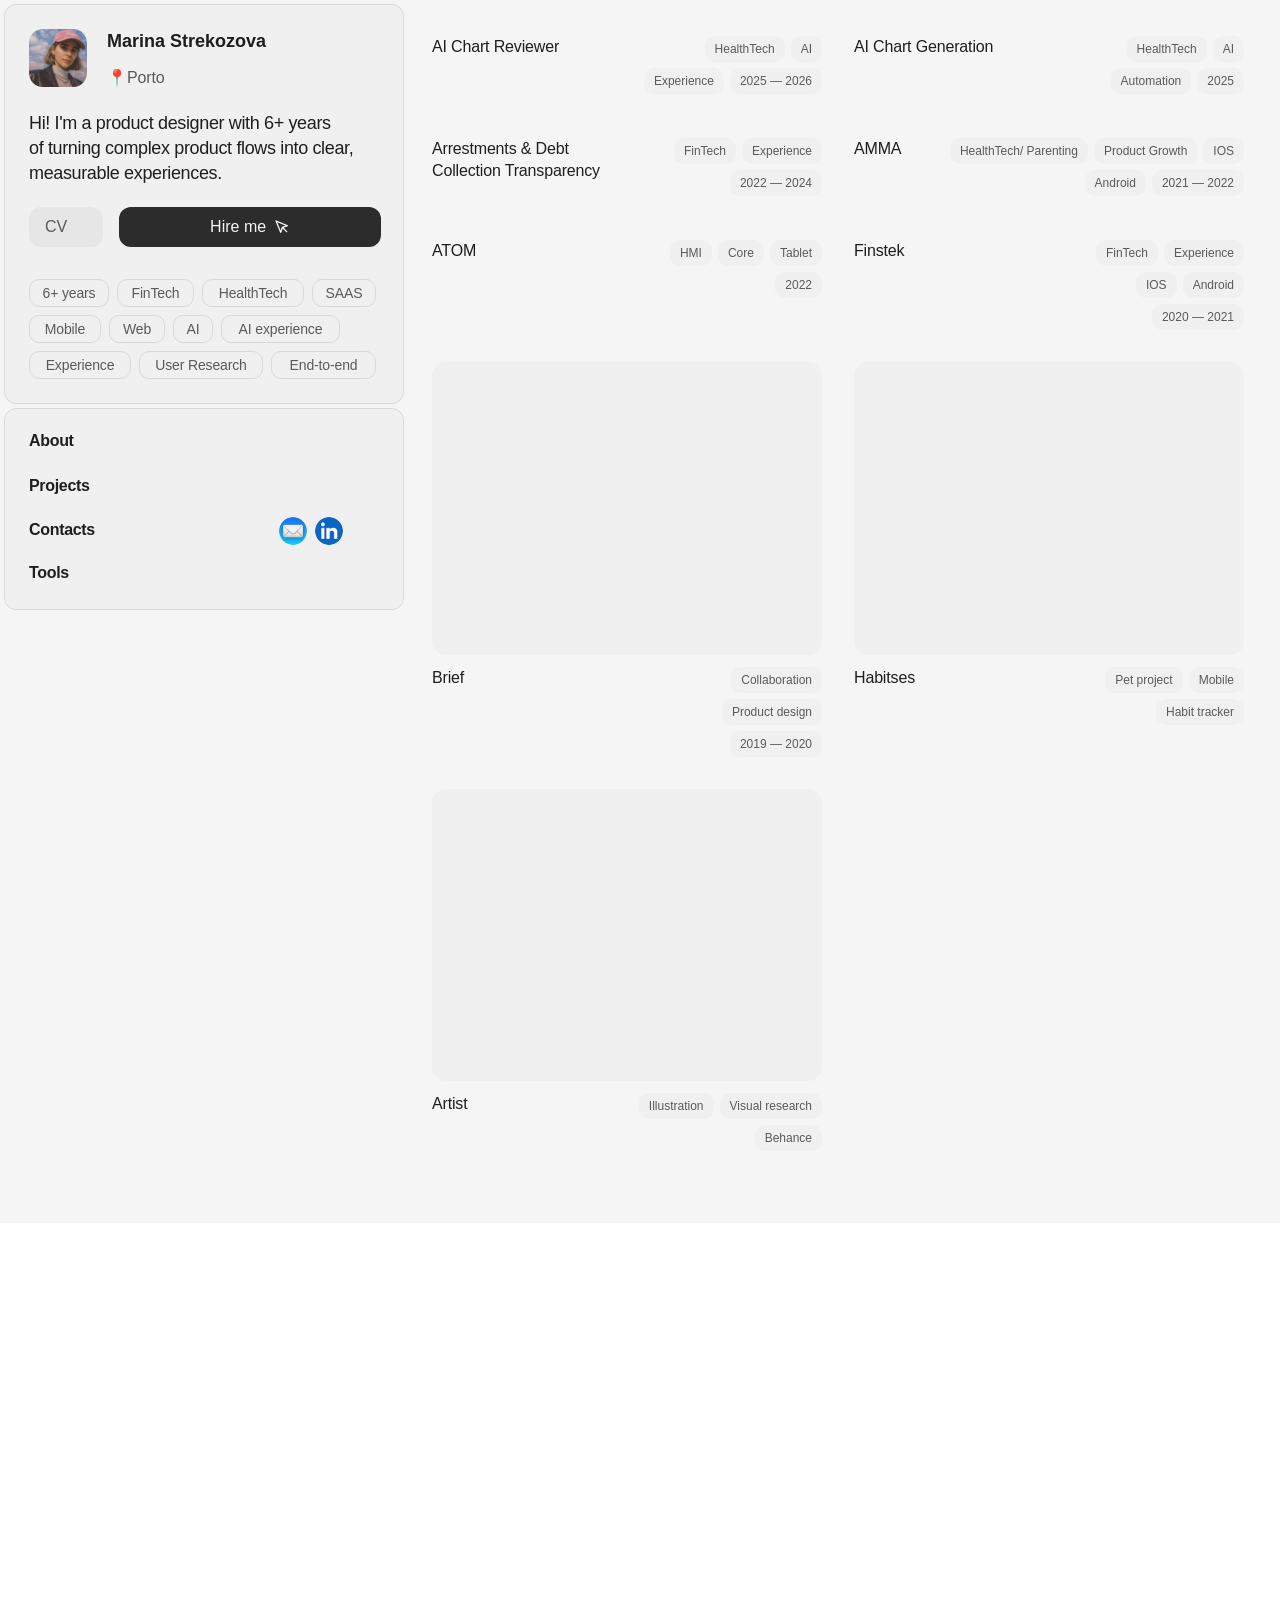
==== commit 72ba735a: "Add about work experience timeline" ====
--- a/index.html
+++ b/index.html
@@ -226,6 +226,69 @@
             </div>
           </section>
 
+          <section class="sidebar-page__section sidebar-page__section--timeline" aria-label="Work timeline">
+            <h2 class="sidebar-page__title">Work experience</h2>
+            <div class="about-timeline">
+              <a class="about-timeline__item" href="Cases/medvidi.html">
+                <span class="about-timeline__folder">
+                  <span class="about-timeline__year">2025–Present</span>
+                  <span class="about-timeline__company">MEDvidi</span>
+                </span>
+                <span class="about-timeline__body">
+                  <span class="about-timeline__role">Senior Product Designer</span>
+                  <span class="about-timeline__track">Core track, AI experience track</span>
+                  <span class="about-timeline__meta">U.S.-based (36 states) · 120K+ appts per year · Tele-Mental Health Platform: Providers Portal, Patient portal, CRM</span>
+                  <span class="about-timeline__description">End-to-end design of AI features and provider-facing workflows for the Provider Portal and CRM, reducing administrative workload and streamlining clinical operations. Designed AI-powered chart review, note generation, and follow-up treatment tracking, delivering production-ready solutions that cut operational overhead. Improved provider financial transparency and redesigned legacy CRM information architecture, reducing ambiguity, frustration, and navigation complexity.</span>
+                </span>
+              </a>
+              <a class="about-timeline__item" href="Cases/TBank/Arrestments%20case/index.html">
+                <span class="about-timeline__folder">
+                  <span class="about-timeline__year">2022–2024</span>
+                  <span class="about-timeline__company">T-Bank</span>
+                </span>
+                <span class="about-timeline__body">
+                  Customer support and debt collection transparency flows for a high-scale FinTech product with 45M+ users.
+                </span>
+              </a>
+              <a class="about-timeline__item" href="https://marinastrekozova.notion.site/Pregnancy-tracker-0f55c0bd2f7f4ed68e184daf8a2b56bc?source=copy_link" target="_blank" rel="noopener">
+                <span class="about-timeline__folder">
+                  <span class="about-timeline__year">2021–2022</span>
+                  <span class="about-timeline__company">Amma</span>
+                </span>
+                <span class="about-timeline__body">
+                  Subscription and personalization improvements for the app’s relaunch as a parenthood platform in LATAM.
+                </span>
+              </a>
+              <a class="about-timeline__item" href="https://marinastrekozova.notion.site/ATOM-13b439eac0cc8071ab0bc9bf8c6f477c?source=copy_link" target="_blank" rel="noopener">
+                <span class="about-timeline__folder">
+                  <span class="about-timeline__year">2021–2022</span>
+                  <span class="about-timeline__company">ATOM</span>
+                </span>
+                <span class="about-timeline__body">
+                  HMI car control panel software built from scratch in 3.5 months for a core tablet experience.
+                </span>
+              </a>
+              <a class="about-timeline__item" href="https://finstek.com/" target="_blank" rel="noopener">
+                <span class="about-timeline__folder">
+                  <span class="about-timeline__year">2020–2021</span>
+                  <span class="about-timeline__company">Finstek</span>
+                </span>
+                <span class="about-timeline__body">
+                  Mobile trading app from scratch, including onboarding, KYC registration, dashboard, and profile experience.
+                </span>
+              </a>
+              <a class="about-timeline__item" href="https://www.behance.net/gallery/87891811/Brief-Team-Collaboration-Tool" target="_blank" rel="noopener">
+                <span class="about-timeline__folder">
+                  <span class="about-timeline__year">2019–2020</span>
+                  <span class="about-timeline__company">Brief</span>
+                </span>
+                <span class="about-timeline__body">
+                  Team collaboration and workspace experience focused on clearer project communication and shared context.
+                </span>
+              </a>
+            </div>
+          </section>
+
           <section class="sidebar-page__section">
             <h2 class="sidebar-page__title">Behind pixels</h2>
             <div class="sidebar-page__text">
--- a/styles.css
+++ b/styles.css
@@ -68,6 +68,7 @@
   .sidebar-page,
   .sidebar-page__photo-folder,
   .photo-folder__back,
+  .about-timeline__item,
   .sidebar-page__preview,
   .portfolio-tile__media,
   .portfolio-tile__hover-description,
@@ -1004,6 +1005,109 @@
   font-weight: 600;
 }
 
+.sidebar-page__section--timeline {
+  gap: 20px;
+}
+
+.about-timeline {
+  display: grid;
+  gap: 0;
+  width: 100%;
+}
+
+.about-timeline__item {
+  align-items: start;
+  border-top: 1px solid #d9d9d9;
+  box-sizing: border-box;
+  color: inherit;
+  display: grid;
+  gap: 36px;
+  grid-template-columns: 168px minmax(0, 1fr);
+  min-height: 108px;
+  padding: 22px 0;
+  text-decoration: none;
+  transition: opacity 0.18s ease;
+  width: 100%;
+}
+
+.about-timeline__item:last-child {
+  border-bottom: 1px solid #d9d9d9;
+}
+
+.about-timeline__item:hover {
+  opacity: 0.74;
+}
+
+.about-timeline__folder {
+  align-items: flex-start;
+  display: flex;
+  flex-direction: column;
+  gap: 6px;
+  padding-top: 2px;
+}
+
+.about-timeline__body {
+  color: #333333;
+  display: flex;
+  flex-direction: column;
+  font-family: 'Sora', sans-serif;
+  font-size: 19.2px;
+  font-weight: 400;
+  gap: 7px;
+  letter-spacing: 0;
+  line-height: 1.2;
+  min-width: 0;
+}
+
+.about-timeline__role {
+  color: #333333;
+  font-size: 19.2px;
+  font-weight: 400;
+  letter-spacing: 0;
+  line-height: 1.2;
+}
+
+.about-timeline__track {
+  color: #8a8a8a;
+  font-size: 14.4px;
+  font-weight: 500;
+  letter-spacing: 0;
+  line-height: 1.3;
+}
+
+.about-timeline__meta {
+  color: #8a8a8a;
+  font-size: 14.4px;
+  font-weight: 500;
+  letter-spacing: 0;
+  line-height: 1.3;
+}
+
+.about-timeline__description {
+  color: #333333;
+  font-size: 19.2px;
+  font-weight: 400;
+  letter-spacing: 0;
+  line-height: 1.2;
+  margin-top: 14px;
+}
+
+.about-timeline__company {
+  color: #333333;
+  font-family: 'Sora', sans-serif;
+  font-size: 16px;
+  font-weight: 600;
+  line-height: 1.4;
+}
+
+.about-timeline__year {
+  color: #8a8a8a;
+  font-family: 'Sora', sans-serif;
+  font-size: 14.4px;
+  font-weight: 500;
+  line-height: 1.3;
+}
+
 .sidebar-page__photo-folder {
   display: block;
   margin-top: 2px;
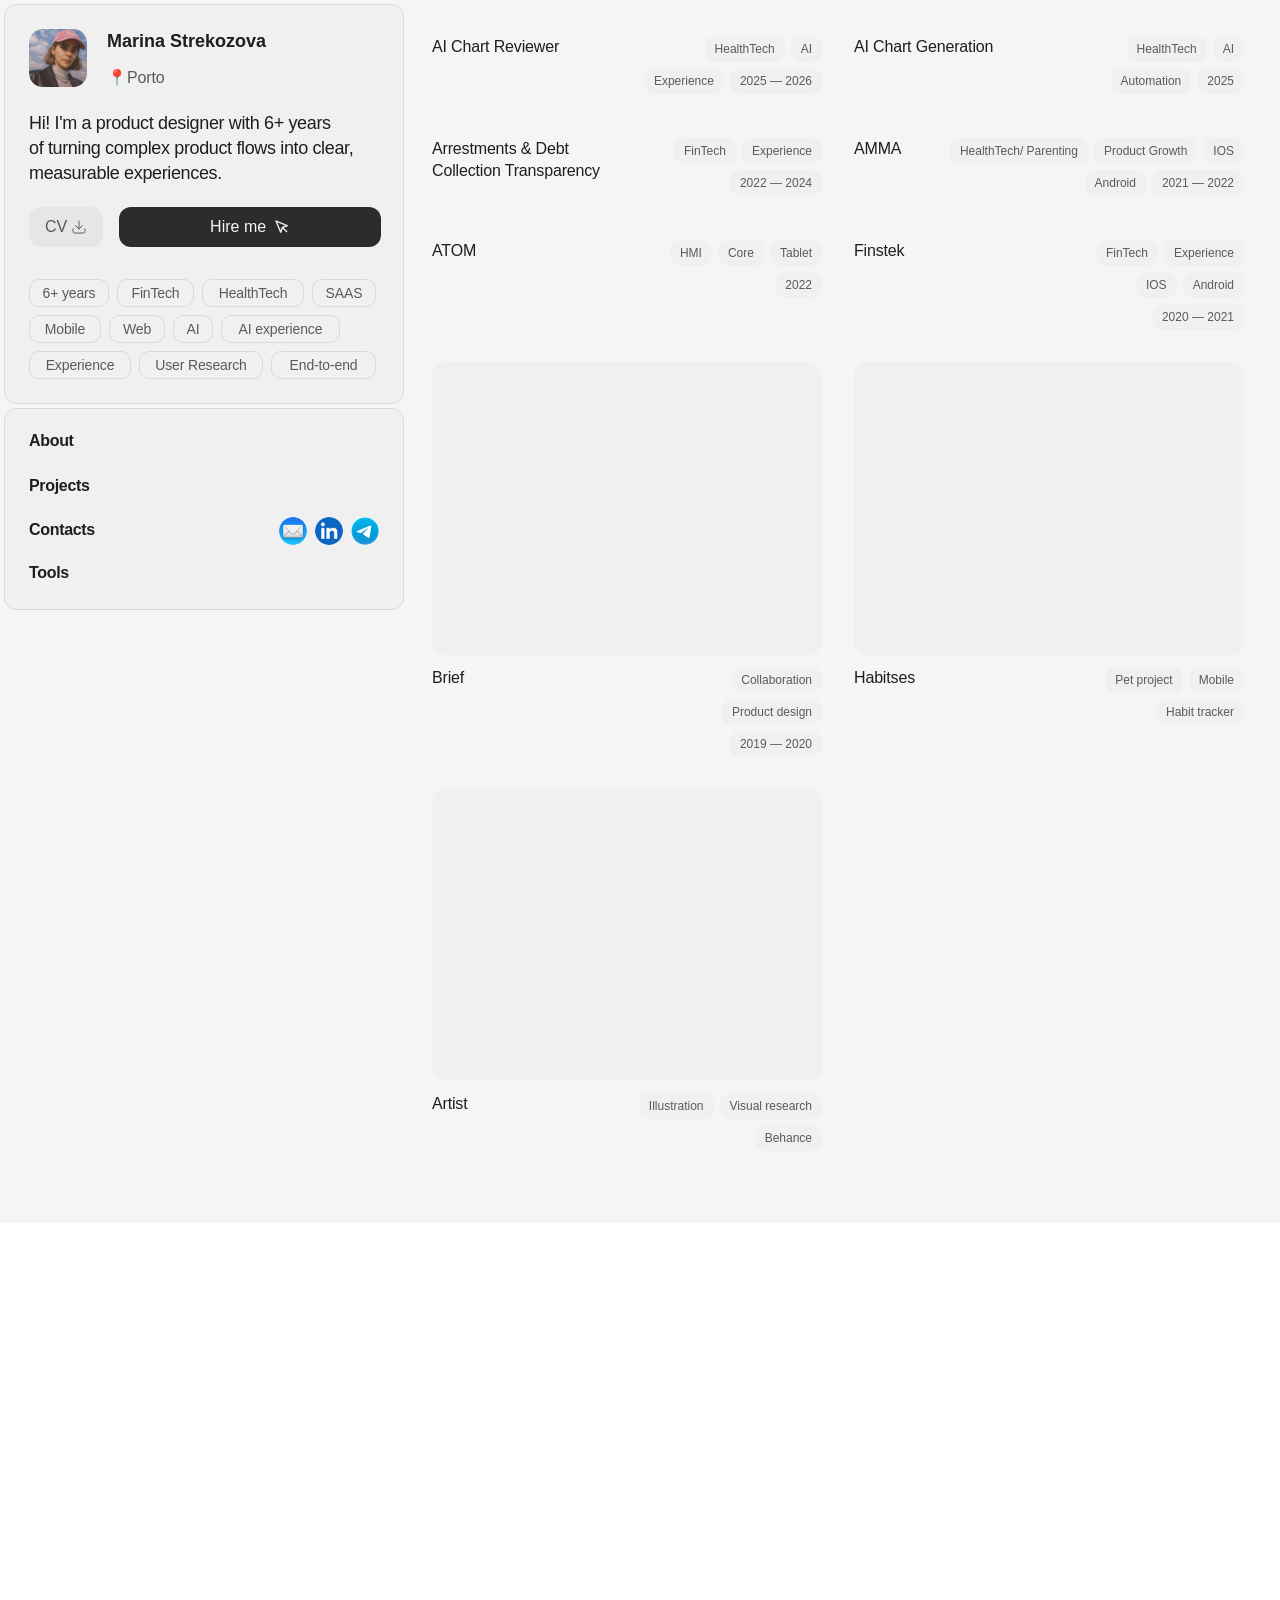
==== commit bc02d165: "Refine about work experience" ====
--- a/index.html
+++ b/index.html
@@ -229,7 +229,7 @@
           <section class="sidebar-page__section sidebar-page__section--timeline" aria-label="Work timeline">
             <h2 class="sidebar-page__title">Work experience</h2>
             <div class="about-timeline">
-              <a class="about-timeline__item" href="Cases/medvidi.html">
+              <div class="about-timeline__item">
                 <span class="about-timeline__folder">
                   <span class="about-timeline__year">2025–Present</span>
                   <span class="about-timeline__company">MEDvidi</span>
@@ -240,17 +240,19 @@
                   <span class="about-timeline__meta">U.S.-based (36 states) · 120K+ appts per year · Tele-Mental Health Platform: Providers Portal, Patient portal, CRM</span>
                   <span class="about-timeline__description">End-to-end design of AI features and provider-facing workflows for the Provider Portal and CRM, reducing administrative workload and streamlining clinical operations. Designed AI-powered chart review, note generation, and follow-up treatment tracking, delivering production-ready solutions that cut operational overhead. Improved provider financial transparency and redesigned legacy CRM information architecture, reducing ambiguity, frustration, and navigation complexity.</span>
                 </span>
-              </a>
-              <a class="about-timeline__item" href="Cases/TBank/Arrestments%20case/index.html">
+              </div>
+              <div class="about-timeline__item">
                 <span class="about-timeline__folder">
                   <span class="about-timeline__year">2022–2024</span>
                   <span class="about-timeline__company">T-Bank</span>
                 </span>
                 <span class="about-timeline__body">
-                  Customer support and debt collection transparency flows for a high-scale FinTech product with 45M+ users.
-                </span>
-              </a>
-              <a class="about-timeline__item" href="https://marinastrekozova.notion.site/Pregnancy-tracker-0f55c0bd2f7f4ed68e184daf8a2b56bc?source=copy_link" target="_blank" rel="noopener">
+                  <span class="about-timeline__role">Product Designer</span>
+                  <span class="about-timeline__meta">T-Bank, a leading digital bank serving 40M+ customers, focused on self-service, critical security journeys, and complex scenarios involving government-related services, AML, and collections.</span>
+                  <span class="about-timeline__description">Led the Arrestments experience redesign, reducing support inquiries by over 50% and saving ₽20M+ annually. Redesigned phone number change and adaptive procedure-player flows, reducing user errors, improving self-resolution, and lowering escalations to live agents.</span>
+                </span>
+              </div>
+              <div class="about-timeline__item">
                 <span class="about-timeline__folder">
                   <span class="about-timeline__year">2021–2022</span>
                   <span class="about-timeline__company">Amma</span>
@@ -258,8 +260,8 @@
                 <span class="about-timeline__body">
                   Subscription and personalization improvements for the app’s relaunch as a parenthood platform in LATAM.
                 </span>
-              </a>
-              <a class="about-timeline__item" href="https://marinastrekozova.notion.site/ATOM-13b439eac0cc8071ab0bc9bf8c6f477c?source=copy_link" target="_blank" rel="noopener">
+              </div>
+              <div class="about-timeline__item">
                 <span class="about-timeline__folder">
                   <span class="about-timeline__year">2021–2022</span>
                   <span class="about-timeline__company">ATOM</span>
@@ -267,8 +269,8 @@
                 <span class="about-timeline__body">
                   HMI car control panel software built from scratch in 3.5 months for a core tablet experience.
                 </span>
-              </a>
-              <a class="about-timeline__item" href="https://finstek.com/" target="_blank" rel="noopener">
+              </div>
+              <div class="about-timeline__item">
                 <span class="about-timeline__folder">
                   <span class="about-timeline__year">2020–2021</span>
                   <span class="about-timeline__company">Finstek</span>
@@ -276,8 +278,8 @@
                 <span class="about-timeline__body">
                   Mobile trading app from scratch, including onboarding, KYC registration, dashboard, and profile experience.
                 </span>
-              </a>
-              <a class="about-timeline__item" href="https://www.behance.net/gallery/87891811/Brief-Team-Collaboration-Tool" target="_blank" rel="noopener">
+              </div>
+              <div class="about-timeline__item">
                 <span class="about-timeline__folder">
                   <span class="about-timeline__year">2019–2020</span>
                   <span class="about-timeline__company">Brief</span>
@@ -285,7 +287,7 @@
                 <span class="about-timeline__body">
                   Team collaboration and workspace experience focused on clearer project communication and shared context.
                 </span>
-              </a>
+              </div>
             </div>
           </section>
 
--- a/styles.css
+++ b/styles.css
@@ -1025,17 +1025,11 @@
   grid-template-columns: 168px minmax(0, 1fr);
   min-height: 108px;
   padding: 22px 0;
-  text-decoration: none;
-  transition: opacity 0.18s ease;
   width: 100%;
 }
 
 .about-timeline__item:last-child {
   border-bottom: 1px solid #d9d9d9;
-}
-
-.about-timeline__item:hover {
-  opacity: 0.74;
 }
 
 .about-timeline__folder {
@@ -1061,10 +1055,10 @@
 
 .about-timeline__role {
   color: #333333;
-  font-size: 19.2px;
-  font-weight: 400;
+  font-size: 16px;
+  font-weight: 600;
   letter-spacing: 0;
-  line-height: 1.2;
+  line-height: 1.4;
 }
 
 .about-timeline__track {
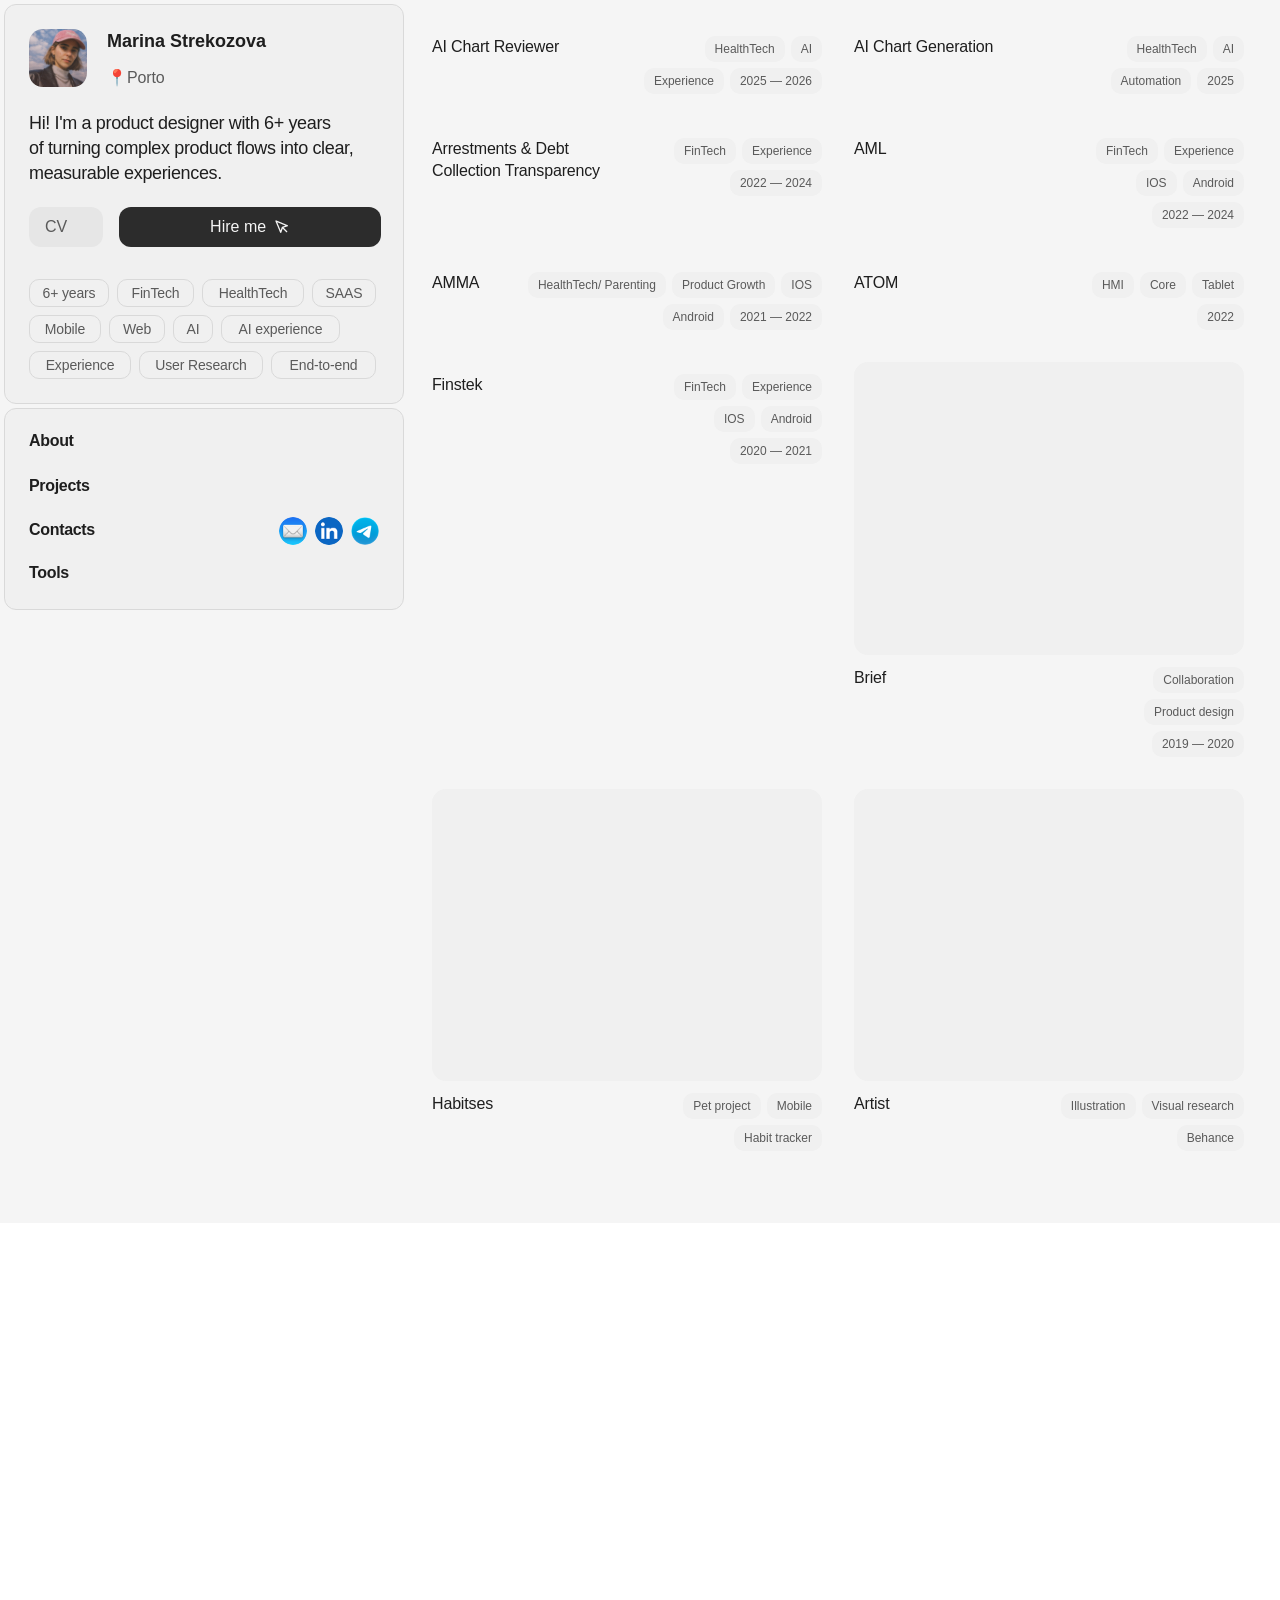
==== commit 0e12fb9f: "cards" ====
--- a/index.html
+++ b/index.html
@@ -319,14 +319,36 @@
               <p>I travel with my husband and our dog, whom we rescued from the streets of Armenia.</p>
               <p>Outside of design, I find joy in drawing and illustration, ceramics, time in nature, dog training and conversations with people who are curious about the world.</p>
             </div>
-            <div class="sidebar-page__photo-folder photo-folder" aria-label="Photo folder with pictures">
-              <div class="photo-folder__back" aria-hidden="true"></div>
-              <img class="photo-folder__piece photo-folder__piece--landscape-left" src="Images/Folder%20with%20pictures/ereko%20square.png" alt="Ereko square photo" draggable="false">
-              <img class="photo-folder__piece photo-folder__piece--landscape-main" src="Images/Folder%20with%20pictures/picture.png" alt="Landscape painting" draggable="false">
-              <img class="photo-folder__piece photo-folder__piece--ceramic" src="Images/Folder%20with%20pictures/hand%20ceramic.png" alt="Ceramic cup" draggable="false">
-              <img class="photo-folder__piece photo-folder__piece--dog-left" src="Images/Folder%20with%20pictures/plate%20ceramic.png" alt="Ceramic plate" draggable="false">
-              <img class="photo-folder__front" src="Images/Folder%20with%20pictures/folder-front.png" alt="" draggable="false">
-              <img class="photo-folder__piece photo-folder__piece--dog-right" src="Images/Folder%20with%20pictures/ereko%20puppy.png" alt="Ereko puppy photo" draggable="false">
+            <div class="about-gallery" aria-label="Personal photo gallery">
+              <div class="about-gallery__folder" aria-hidden="true">
+                <div class="about-gallery__folder-back"></div>
+                <img class="about-gallery__loose about-gallery__loose--dog-left" src="Images/Folder%20with%20pictures/%D0%95%D1%80%D1%8F%20%D0%B7%D1%83%D0%B1.png" alt="" data-gallery-drag>
+                <img class="about-gallery__loose about-gallery__loose--picture" src="Images/Folder%20with%20pictures/picture.png" alt="" data-gallery-drag>
+                <img class="about-gallery__loose about-gallery__loose--plate" src="Images/Folder%20with%20pictures/plate%20ceramic.png" alt="" data-gallery-drag>
+                <img class="about-gallery__loose about-gallery__loose--hand" src="Images/Folder%20with%20pictures/hand%20ceramic.png" alt="" data-gallery-drag>
+                <img class="about-gallery__loose about-gallery__loose--kvadratish" src="Images/Folder%20with%20pictures/%D0%9A%D0%B2%D0%B0%D0%B4%D1%80%D0%B0%D1%82%D0%B8%D1%88.png" alt="" data-gallery-drag>
+                <img class="about-gallery__loose about-gallery__loose--marina" src="Images/Folder%20with%20pictures/Marina.png" alt="" data-gallery-drag>
+                <img class="about-gallery__loose about-gallery__loose--puzach" src="Images/Folder%20with%20pictures/%D0%BF%D1%83%D0%B7%D0%B0%D1%87.png" alt="" data-gallery-drag>
+                <img class="about-gallery__loose about-gallery__loose--cat" src="Images/Folder%20with%20pictures/cat.png" alt="" data-gallery-drag>
+                <img class="about-gallery__folder-front" src="Images/Folder%20with%20pictures/folder-front.png" alt="">
+              </div>
+              <div class="about-gallery__photos">
+                <img class="about-gallery__hero-photo" data-gallery-featured src="Images/Folder%20with%20pictures/carpet.png" alt="">
+                <div class="about-gallery__thumbs">
+                  <button class="about-gallery__thumb is-active" data-gallery-src="Images/Folder%20with%20pictures/carpet.png"><img src="Images/Folder%20with%20pictures/carpet.png" alt=""></button>
+                  <button class="about-gallery__thumb" data-gallery-src="Images/Folder%20with%20pictures/Tennis.png"><img src="Images/Folder%20with%20pictures/Tennis.png" alt=""></button>
+                  <button class="about-gallery__thumb" data-gallery-src="Images/Folder%20with%20pictures/Belgrade.png"><img src="Images/Folder%20with%20pictures/Belgrade.png" alt=""></button>
+                  <button class="about-gallery__thumb" data-gallery-src="Images/Folder%20with%20pictures/figma.png"><img src="Images/Folder%20with%20pictures/figma.png" alt=""></button>
+                  <button class="about-gallery__thumb" data-gallery-src="Images/Folder%20with%20pictures/berlin.png"><img src="Images/Folder%20with%20pictures/berlin.png" alt=""></button>
+                  <button class="about-gallery__thumb" data-gallery-src="Images/Folder%20with%20pictures/Marina.png"><img src="Images/Folder%20with%20pictures/Marina.png" alt=""></button>
+                  <button class="about-gallery__thumb" data-gallery-src="Images/Folder%20with%20pictures/lady.png"><img src="Images/Folder%20with%20pictures/lady.png" alt=""></button>
+                  <button class="about-gallery__thumb" data-gallery-src="Images/Folder%20with%20pictures/cat.png"><img src="Images/Folder%20with%20pictures/cat.png" alt=""></button>
+                  <button class="about-gallery__thumb" data-gallery-src="Images/Folder%20with%20pictures/streetart.png"><img src="Images/Folder%20with%20pictures/streetart.png" alt=""></button>
+                  <button class="about-gallery__thumb" data-gallery-src="Images/Folder%20with%20pictures/cale.png"><img src="Images/Folder%20with%20pictures/cale.png" alt=""></button>
+                  <button class="about-gallery__thumb" data-gallery-src="Images/Folder%20with%20pictures/grass.png"><img src="Images/Folder%20with%20pictures/grass.png" alt=""></button>
+                  <button class="about-gallery__thumb" data-gallery-src="Images/Folder%20with%20pictures/%D0%9A%D0%B2%D0%B0%D0%B4%D1%80%D0%B0%D1%82%D0%B8%D1%88.png"><img src="Images/Folder%20with%20pictures/%D0%9A%D0%B2%D0%B0%D0%B4%D1%80%D0%B0%D1%82%D0%B8%D1%88.png" alt=""></button>
+                </div>
+              </div>
             </div>
           </section>
         </div>
@@ -381,6 +403,23 @@
             </div>
           </div>
         </a>
+
+        <article class="portfolio-tile portfolio-tile--coming-soon">
+          <div class="portfolio-tile__media">
+            <img src="Images/aml-card.png" alt="TBank AML case preview">
+            <div class="portfolio-tile__soon">Coming soon</div>
+          </div>
+          <div class="portfolio-tile__meta">
+            <h2>AML</h2>
+            <div class="portfolio-tile__tags">
+              <span>FinTech</span>
+              <span>Experience</span>
+              <span>IOS</span>
+              <span>Android</span>
+              <span>2022 — 2024</span>
+            </div>
+          </div>
+        </article>
 
         <a class="portfolio-tile portfolio-tile--amma" href="https://marinastrekozova.notion.site/Pregnancy-tracker-0f55c0bd2f7f4ed68e184daf8a2b56bc?source=copy_link" target="_blank" rel="noopener">
           <div class="portfolio-tile__media portfolio-tile__media--amma" aria-label="AMMA app preview">
@@ -426,7 +465,7 @@
 
         <a class="portfolio-tile portfolio-tile--finstek" href="https://finstek.com/" target="_blank" rel="noopener">
           <div class="portfolio-tile__media portfolio-tile__media--finstek">
-            <img src="Images/Finstek.png" alt="Finstek mobile trading app preview">
+            <img src="Images/finstek-card.png" alt="Finstek mobile trading app preview">
             <p class="portfolio-tile__hover-description">Designed a mobile app for an existing web-based trading platform from scratch, including the full client onboarding and KYC registration flow, user dashboard, and profile experience.</p>
           </div>
           <div class="portfolio-tile__meta">
--- a/styles.css
+++ b/styles.css
@@ -1102,146 +1102,270 @@
   line-height: 1.3;
 }
 
-.sidebar-page__photo-folder {
-  display: block;
+.about-gallery {
+  display: flex;
+  flex-direction: column;
+  gap: 24px;
   margin-top: 2px;
-}
-
-.photo-folder {
-  aspect-ratio: 706 / 540;
-  border-radius: 40px;
+  width: 100%;
+}
+
+.about-gallery__folder {
+  height: 340px;
   overflow: visible;
   position: relative;
+  width: 100%;
+}
+
+.about-gallery [data-gallery-drag] {
+  --drag-x: 0px;
+  --drag-y: 0px;
+  cursor: grab;
   touch-action: none;
-  width: min(706px, 100%);
-}
-
-.photo-folder__back {
+  user-select: none;
+  -webkit-user-drag: none;
+}
+
+.about-gallery [data-gallery-drag].is-dragging {
+  cursor: grabbing;
+  transition: none;
+  z-index: 80;
+}
+
+.about-gallery__folder-back {
   background: linear-gradient(180deg, #cbb3d8 0%, #d17fff 100%);
-  border-radius: 40px;
+  border-radius: 12px;
   box-shadow:
     0 0 24px rgba(209, 127, 255, 0.5),
     inset 0 6px 6px rgba(255, 255, 255, 0.2),
     inset 0 0 68px rgba(209, 127, 255, 0.3);
-  inset: 0;
-  position: absolute;
+  bottom: 0;
+  height: 61%;
+  left: 0;
+  position: absolute;
+  width: 72.72%;
   z-index: 1;
 }
 
-.photo-folder__front {
+.about-gallery__folder-front {
+  bottom: -4px;
   display: block;
-  left: -1.13%;
+  left: -8px;
   pointer-events: none;
   position: absolute;
-  top: 58.9%;
-  width: 102.26%;
+  width: 234px;
   z-index: 20;
 }
 
-.photo-folder__piece {
-  --drag-x: 0px;
-  --drag-y: 0px;
-  --lift-x: 0px;
-  --lift-y: 0px;
-  cursor: grab;
+.about-gallery__loose {
   display: block;
   object-fit: cover;
-  position: absolute;
-  transform:
-    translate3d(calc(var(--lift-x) + var(--drag-x)), calc(var(--lift-y) + var(--drag-y)), 0)
-    rotate(var(--rotate));
-  transition: transform 0.28s ease, filter 0.28s ease;
+  pointer-events: auto;
+  position: absolute;
   user-select: none;
-  -webkit-user-drag: none;
-}
-
-.photo-folder:hover .photo-folder__piece {
-  filter: drop-shadow(0 14px 18px rgba(30, 30, 30, 0.16));
-}
-
-.photo-folder:hover .photo-folder__piece--landscape-left {
-  --lift-x: -2px;
-  --lift-y: -26px;
-}
-
-.photo-folder:hover .photo-folder__piece--landscape-main {
-  --lift-x: 0px;
-  --lift-y: -34px;
-}
-
-.photo-folder:hover .photo-folder__piece--ceramic {
-  --lift-x: 10px;
-  --lift-y: -30px;
-}
-
-.photo-folder:hover .photo-folder__piece--dog-left {
-  --lift-x: -12px;
-  --lift-y: -20px;
-}
-
-.photo-folder:hover .photo-folder__piece--dog-right {
-  --lift-x: 12px;
-  --lift-y: -24px;
-}
-
-.photo-folder__piece.is-dragging {
-  cursor: grabbing;
-  filter: drop-shadow(0 18px 22px rgba(30, 30, 30, 0.22));
-  transition: none;
-  z-index: 50;
-}
-
-.photo-folder__piece--landscape-left {
+}
+
+.about-gallery__loose--dog-left {
+  height: 183px;
+  left: -16px;
+  top: 8px;
+  transform: translate3d(var(--drag-x), var(--drag-y), 0);
+  width: 122px;
+  z-index: 6;
+}
+
+.about-gallery__loose--picture {
   border-radius: 12px;
-  height: 46.1%;
-  left: -1%;
-  top: 19.4%;
-  --rotate: -20.77deg;
-  width: 59.35%;
-  z-index: 2;
-}
-
-.photo-folder__piece--landscape-main {
+  height: 154px;
+  left: 0;
+  top: 133px;
+  transform: translate3d(var(--drag-x), var(--drag-y), 0) rotate(-3deg);
+  width: 190px;
+  z-index: 10;
+}
+
+.about-gallery__loose--plate {
+  height: 169px;
+  left: 93px;
+  top: 101px;
+  transform: translate3d(var(--drag-x), var(--drag-y), 0) rotate(15deg);
+  width: 97px;
+  z-index: 12;
+}
+
+.about-gallery__loose--hand {
+  height: 151px;
+  left: 152px;
+  object-position: top left;
+  top: 113px;
+  transform: translate3d(var(--drag-x), var(--drag-y), 0);
+  width: 135px;
+  z-index: 14;
+}
+
+.about-gallery__loose--kvadratish {
+  height: 95px;
+  left: 70px;
+  top: 28px;
+  transform: translate3d(var(--drag-x), var(--drag-y), 0) rotate(-4deg);
+  width: 160px;
+  z-index: 7;
+}
+
+.about-gallery__loose--marina {
+  height: 140px;
+  left: 215px;
+  top: 8px;
+  transform: translate3d(var(--drag-x), var(--drag-y), 0);
+  width: 105px;
+  z-index: 8;
+}
+
+.about-gallery__loose--puzach {
+  height: 104px;
+  right: 10px;
+  top: 150px;
+  transform: translate3d(var(--drag-x), var(--drag-y), 0);
+  width: 115px;
+  z-index: 9;
+}
+
+.about-gallery__loose--cat {
+  height: 106px;
+  right: 5px;
+  top: 15px;
+  transform: translate3d(var(--drag-x), var(--drag-y), 0);
+  width: 85px;
+  z-index: 11;
+}
+
+.about-gallery__photos {
+  display: flex;
+  flex-direction: column;
+  gap: 12px;
+}
+
+.about-gallery__hero-photo {
+  border-radius: 12px;
+  display: block;
+  height: 300px;
+  object-fit: contain;
+  transition: opacity 0.18s ease, transform 0.18s ease;
+  width: 300px;
+}
+
+.about-gallery__hero-photo.is-changing {
+  opacity: 0.32;
+  transform: scale(0.985);
+}
+
+.about-gallery__featured {
   border-radius: 20px;
-  height: 86.64%;
+  height: 300px;
+  left: 50%;
+  margin: 0;
+  overflow: hidden;
+  position: absolute;
+  top: 16px;
+  transform: translateX(-50%);
+  width: 225px;
+}
+
+.about-gallery__featured img {
+  display: block;
+  height: 100%;
+  object-fit: cover;
+  transition: opacity 0.18s ease, transform 0.18s ease;
+  width: 100%;
+}
+
+.about-gallery__featured img.is-changing {
+  opacity: 0.32;
+  transform: scale(0.985);
+}
+
+.about-gallery__side-photos {
+  height: 330px;
+  pointer-events: none;
+  position: absolute;
   right: 0;
-  top: 3.89%;
-  --rotate: 3deg;
-  width: 81.56%;
-  z-index: 3;
-}
-
-.photo-folder__piece--ceramic {
-  height: 67.04%;
-  left: 79.74%;
+  top: 0;
+  width: 300px;
+}
+
+.about-gallery__side-photo {
+  display: block;
+  object-fit: contain;
+  pointer-events: auto;
+  position: absolute;
+}
+
+.about-gallery__side-photo--top {
+  height: 192px;
+  right: 38px;
+  top: 5px;
+  transform: translate3d(var(--drag-x), var(--drag-y), 0);
+  width: 212px;
+  z-index: 16;
+}
+
+.about-gallery__side-photo--bottom {
+  height: 181px;
+  right: 10px;
+  top: 150px;
+  transform: translate3d(var(--drag-x), var(--drag-y), 0);
+  width: 218px;
+  z-index: 16;
+}
+
+.about-gallery__thumbs {
+  align-items: center;
+  display: flex;
+  gap: 8px;
+  overflow-x: auto;
+  padding: 0 0 6px;
+  scrollbar-width: none;
+  width: 100%;
+}
+
+.about-gallery__thumbs::-webkit-scrollbar {
+  display: none;
+}
+
+.about-gallery__thumb {
+  appearance: none;
+  background: transparent;
+  border: 0;
+  border-radius: 20px;
+  cursor: pointer;
+  flex: 0 0 68px;
+  height: 92px;
+  overflow: hidden;
+  padding: 0;
+  position: relative;
+}
+
+.about-gallery__thumb::after {
+  border: 2px solid transparent;
+  border-radius: inherit;
+  content: "";
+  inset: 0;
+  pointer-events: none;
+  position: absolute;
+  transition: border-color 0.18s ease, box-shadow 0.18s ease;
+}
+
+.about-gallery__thumb.is-active::after {
+  border-color: #333333;
+  box-shadow: inset 0 0 0 1px rgba(255, 255, 255, 0.7);
+}
+
+.about-gallery__thumb img {
+  display: block;
+  height: 100%;
   object-fit: cover;
-  object-position: top left;
-  top: 7.22%;
-  --rotate: 0deg;
-  width: 45.89%;
-  z-index: 6;
-}
-
-.photo-folder__piece--dog-left {
-  height: 67.9%;
-  left: 0;
-  object-fit: cover;
-  object-position: center;
-  top: 22.4%;
-  --rotate: 15deg;
-  width: 29.76%;
-  z-index: 5;
-}
-
-.photo-folder__piece--dog-right {
-  height: 52.04%;
-  left: 81.87%;
-  object-fit: cover;
-  object-position: center;
-  top: 49.63%;
-  --rotate: 0deg;
-  width: 47.88%;
-  z-index: 24;
+  pointer-events: none;
+  width: 100%;
 }
 
 .portfolio-index {
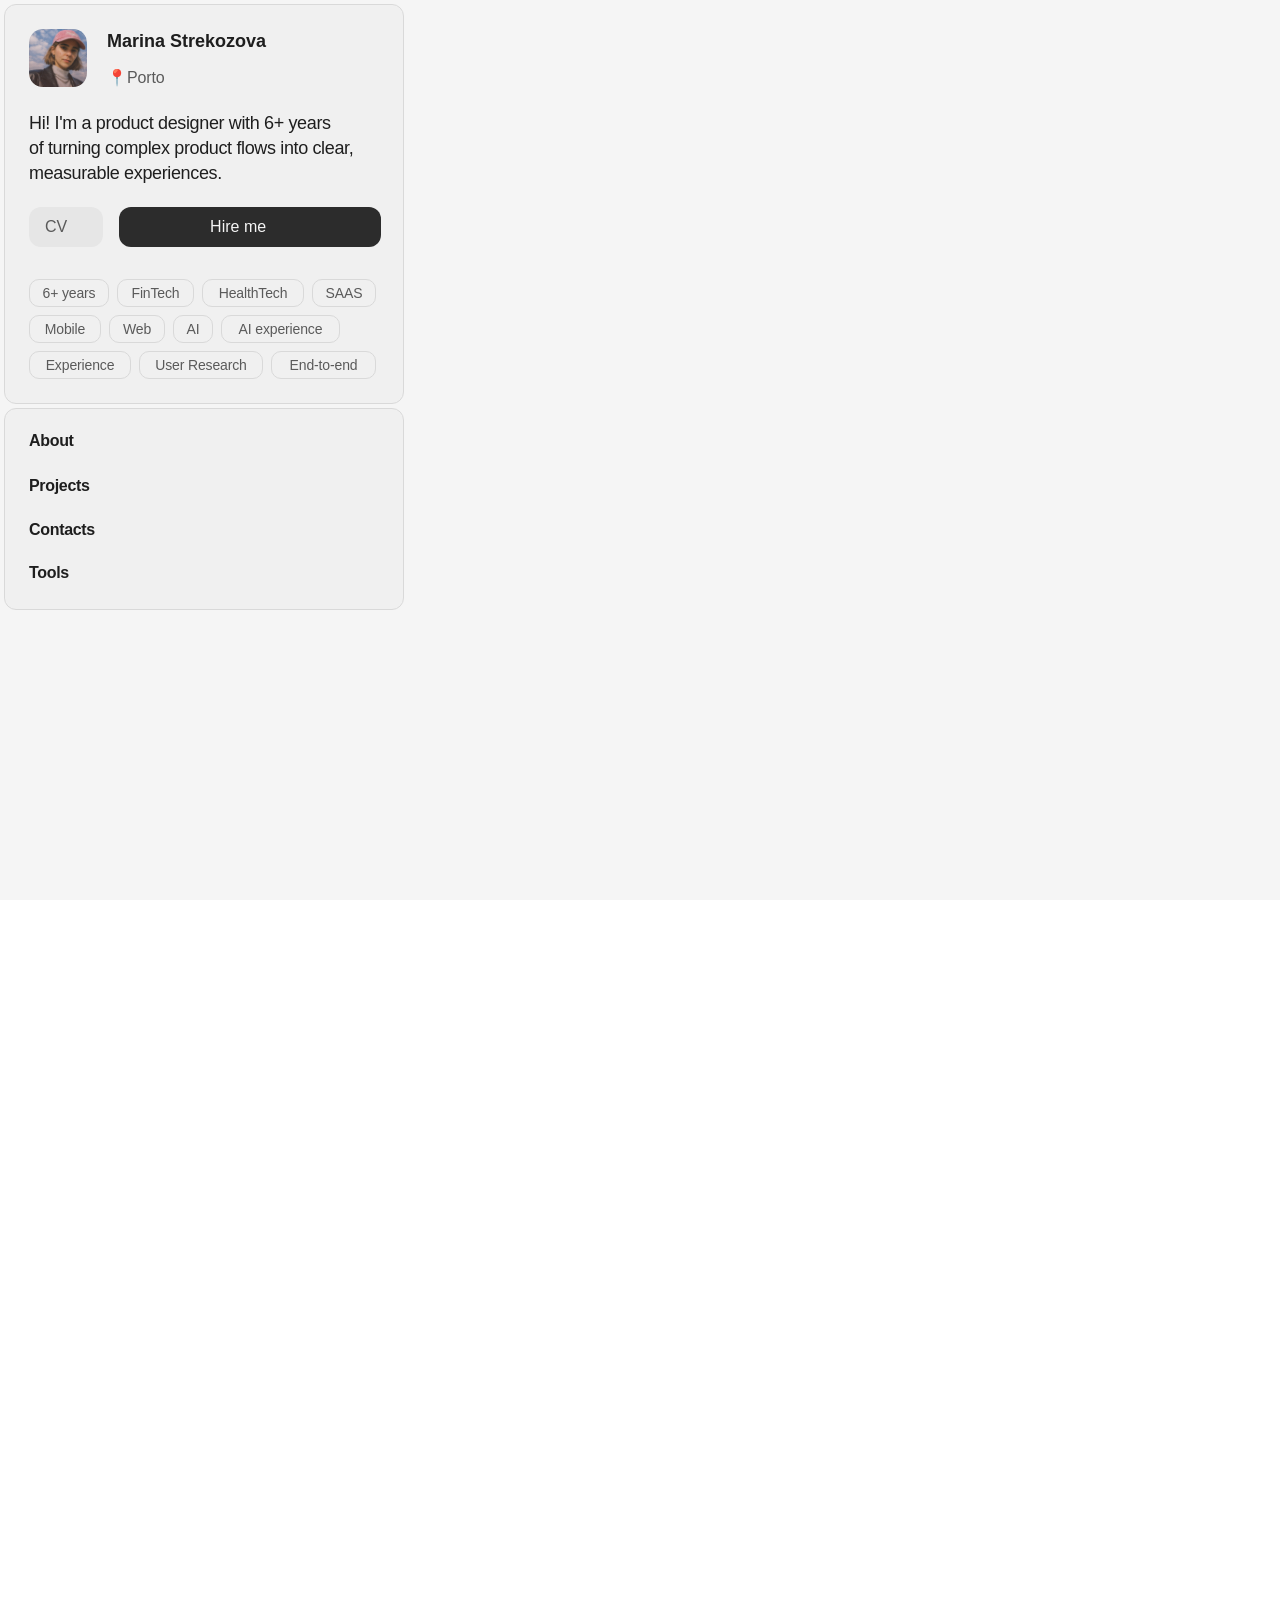
==== commit d8f68db1: "new" ====
--- a/index.html
+++ b/index.html
@@ -376,7 +376,7 @@
         <article class="portfolio-tile portfolio-tile--large portfolio-tile--coming-soon">
           <div class="portfolio-tile__media">
             <img src="Images/Chart generation.png" alt="AI Chart Generation preview">
-            <div class="portfolio-tile__soon">Coming soon</div>
+            <div class="portfolio-tile__soon">Contact me to view</div>
           </div>
           <div class="portfolio-tile__meta">
             <h2>AI Chart Generation</h2>
@@ -407,7 +407,7 @@
         <article class="portfolio-tile portfolio-tile--coming-soon">
           <div class="portfolio-tile__media">
             <img src="Images/aml-card.png" alt="TBank AML case preview">
-            <div class="portfolio-tile__soon">Coming soon</div>
+            <div class="portfolio-tile__soon">Contact me to view</div>
           </div>
           <div class="portfolio-tile__meta">
             <h2>AML</h2>
@@ -621,7 +621,7 @@
             <img src="Images/Chart generation.png" alt="AI Chart Generation preview">
           </div>
           <div class="project-card__body">
-            <span class="project-card__client project-card__client--italic">Coming soon...</span>
+            <span class="project-card__client project-card__client--italic">Contact me to view</span>
             <h3 class="project-card__title">AI Chart Generation</h3>
             <p class="project-card__desc">10x faster medical documentation through AI-driven charting automation.</p>
             <div class="project-card__tags project-card__tags--dim">
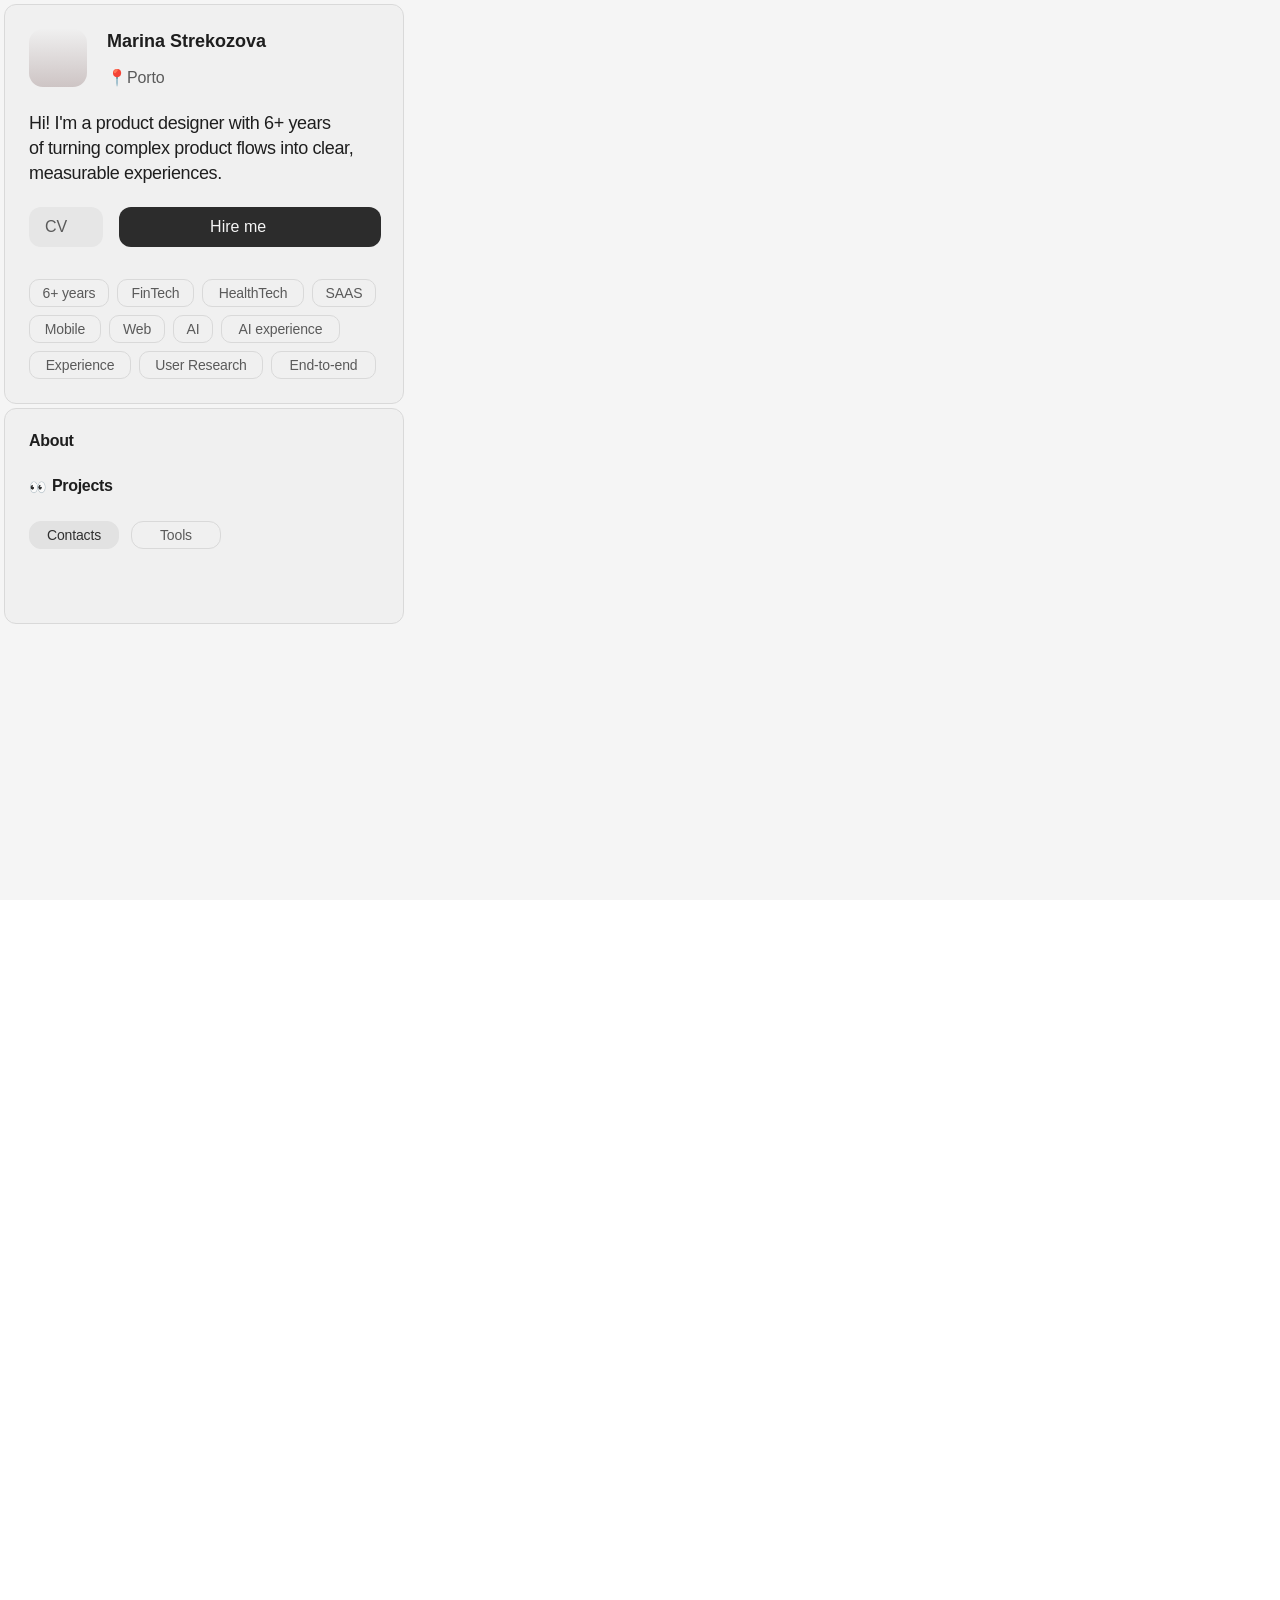
==== commit ba62e74c: "re-new icons" ====
--- a/index.html
+++ b/index.html
@@ -104,65 +104,47 @@
               </div>
             </div>
             <div class="about-card__detail-item">
-              <button class="about-card__detail-row" id="projects-nav">
+              <button class="about-card__detail-row is-active" id="projects-nav">
                 <span class="about-card__detail-label">Projects</span>
                 <svg width="20" height="20" viewBox="0 0 20 20" fill="none" aria-hidden="true">
                   <path d="M3.5 10H16.5M16.5 10L11.5 5M16.5 10L11.5 15" stroke="currentColor" stroke-width="1.5" stroke-linecap="round" stroke-linejoin="round"/>
                 </svg>
               </button>
             </div>
-            <div class="about-card__detail-item">
-              <div class="about-card__detail-row about-card__detail-row--contacts">
-                <span class="about-card__detail-label">Contacts</span>
-                <div class="about-card__contact-links" aria-label="Contact links">
-                  <a href="mailto:strekozova.ma@gmail.com" class="about-card__contact-link" aria-label="Mail">
-                    <img src="Images/mail.png" alt="">
-                  </a>
-                  <a href="https://www.linkedin.com/in/marina-strekozova/" target="_blank" rel="noopener" class="about-card__contact-link" aria-label="LinkedIn">
-                    <img src="Images/linkedin.png" alt="">
-                  </a>
-                  <a href="https://t.me/malibelula" target="_blank" rel="noopener" class="about-card__contact-link" aria-label="Telegram">
-                    <img src="Images/telegram.png" alt="">
-                  </a>
-                </div>
-              </div>
-              <div class="info-panel__pane" data-pane="contact" aria-hidden="true">
-                <a href="mailto:strekozova.ma@gmail.com" class="dock__item" data-tooltip="Mail" tabindex="-1">
-                  <img class="dock__icon-img" src="Images/mail.png" alt="">
-                </a>
-                <a href="https://www.linkedin.com/in/marina-strekozova/" target="_blank" class="dock__item" data-tooltip="LinkedIn" tabindex="-1">
-                  <img class="dock__icon-img" src="Images/linkedin.png" alt="">
-                </a>
-                <a href="https://t.me/malibelula" target="_blank" class="dock__item" data-tooltip="Telegram" tabindex="-1">
-                  <img class="dock__icon-img" src="Images/telegram.png" alt="">
-                </a>
-              </div>
-            </div>
-            <div class="about-card__detail-item">
-              <button class="about-card__detail-row info-panel__tab" data-tab="tools">
-                <span class="about-card__detail-label">Tools</span>
-                <svg width="20" height="20" viewBox="0 0 20 20" fill="none" aria-hidden="true">
-                  <path d="M3.5 10H16.5M16.5 10L11.5 5M16.5 10L11.5 15" stroke="currentColor" stroke-width="1.5" stroke-linecap="round" stroke-linejoin="round"/>
-                </svg>
-              </button>
-              <div class="info-panel__pane" data-pane="tools">
-                <a href="https://figma.com" target="_blank" class="dock__item" data-tooltip="Figma">
-                  <img class="dock__icon-img" src="Images/figma.png" alt="Figma">
-                </a>
-                <a href="https://miro.com" target="_blank" class="dock__item" data-tooltip="Miro">
-                  <img class="dock__icon-img" src="Images/miro.png" alt="Miro">
-                </a>
-                <a href="https://notion.so" target="_blank" class="dock__item" data-tooltip="Notion">
-                  <img class="dock__icon-img" src="Images/notion.png" alt="Notion">
-                </a>
-                <a href="https://claude.ai" target="_blank" class="dock__item" data-tooltip="Claude">
-                  <img class="dock__icon-img" src="Images/claude.png" alt="Claude">
-                </a>
-                <a href="https://chatgpt.com" target="_blank" class="dock__item" data-tooltip="ChatGPT">
-                  <img class="dock__icon-img" src="Images/chatgpt.png" alt="ChatGPT">
-                </a>
-                <a href="https://chatgpt.com/codex" target="_blank" class="dock__item" data-tooltip="Codex">
-                  <img class="dock__icon-img" src="Images/codex-color 2.png" alt="Codex">
+            <div class="about-card__detail-item about-card__detail-item--switcher">
+              <div class="about-card__segmented" role="tablist" aria-label="Contacts and tools">
+                <button class="about-card__segment is-active" type="button" role="tab" aria-selected="true" data-switch-target="contacts">Contacts</button>
+                <button class="about-card__segment" type="button" role="tab" aria-selected="false" data-switch-target="tools">Tools</button>
+              </div>
+              <div class="about-card__icon-panel is-active" data-switch-pane="contacts" aria-label="Contact links">
+                <a href="mailto:strekozova.ma@gmail.com" class="about-card__contact-link" aria-label="Mail">
+                  <img src="Images/mail.png" alt="">
+                </a>
+                <a href="https://www.linkedin.com/in/marina-strekozova/" target="_blank" rel="noopener" class="about-card__contact-link" aria-label="LinkedIn">
+                  <img src="Images/linkedin.png" alt="">
+                </a>
+                <a href="https://t.me/malibelula" target="_blank" rel="noopener" class="about-card__contact-link" aria-label="Telegram">
+                  <img src="Images/telegram.png" alt="">
+                </a>
+              </div>
+              <div class="about-card__icon-panel" data-switch-pane="tools" aria-label="Tools">
+                <a href="https://figma.com" target="_blank" rel="noopener" class="about-card__contact-link" aria-label="Figma">
+                  <img src="Images/figma.png" alt="">
+                </a>
+                <a href="https://notion.so" target="_blank" rel="noopener" class="about-card__contact-link" aria-label="Notion">
+                  <img src="Images/notion.png" alt="">
+                </a>
+                <a href="https://miro.com" target="_blank" rel="noopener" class="about-card__contact-link" aria-label="Miro">
+                  <img src="Images/miro.png" alt="">
+                </a>
+                <a href="https://claude.ai" target="_blank" rel="noopener" class="about-card__contact-link" aria-label="Claude">
+                  <img src="Images/claude.png" alt="">
+                </a>
+                <a href="https://chatgpt.com/codex" target="_blank" rel="noopener" class="about-card__contact-link about-card__contact-link--codex" aria-label="Codex">
+                  <img src="Images/codex-color 2.png" alt="">
+                </a>
+                <a href="https://chatgpt.com" target="_blank" rel="noopener" class="about-card__contact-link" aria-label="ChatGPT">
+                  <img src="Images/chatgpt.png" alt="">
                 </a>
               </div>
             </div>
--- a/styles.css
+++ b/styles.css
@@ -384,6 +384,10 @@
   flex-direction: column;
 }
 
+.about-card__detail-item--switcher {
+  gap: 18px;
+}
+
 .about-card__detail-row {
   align-items: center;
   background: none;
@@ -417,29 +421,85 @@
 }
 
 .about-card__detail-label {
+  align-items: center;
   color: #1e1e1e;
+  display: inline-flex;
   font-family: 'Sora', sans-serif;
   font-size: 16px;
   font-weight: 600;
+  gap: 6px;
   letter-spacing: -0.32px;
   line-height: 1.4;
 }
 
-.about-card__contact-links {
-  align-items: center;
-  display: flex;
-  gap: 8px;
+.about-card__detail-row.is-active .about-card__detail-label::before {
+  content: '👀';
+  font-family: 'Apple Color Emoji', 'Segoe UI Emoji', 'Noto Color Emoji', sans-serif;
+  font-size: 14px;
+  letter-spacing: 0;
+  line-height: 1;
+}
+
+.about-card__segmented {
+  align-items: center;
+  display: flex;
+  gap: 12px;
+}
+
+.about-card__segment {
+  align-items: center;
+  background: transparent;
+  border: 1px solid #d9d9d9;
+  border-radius: 12px;
+  color: #5a5a5a;
+  cursor: pointer;
+  display: inline-flex;
+  font-family: 'Sora', sans-serif;
+  font-size: 14px;
+  font-weight: 400;
+  justify-content: center;
+  letter-spacing: -0.14px;
+  line-height: 1;
+  min-width: 90px;
+  padding: 6px 12px;
+  transition: background 0.15s ease, border-color 0.15s ease, color 0.15s ease;
+}
+
+.about-card__segment.is-active {
+  background: #e2e2e2;
+  border-color: #e2e2e2;
+  color: #303030;
+}
+
+.about-card__segment:hover {
+  border-color: #c9c9c9;
+  color: #303030;
+}
+
+.about-card__segment.is-active:hover {
+  border-color: #e2e2e2;
+}
+
+.about-card__icon-panel {
+  align-items: flex-end;
+  display: none;
+  gap: 12px;
+  min-height: 32px;
+}
+
+.about-card__icon-panel.is-active {
+  display: flex;
 }
 
 .about-card__contact-link {
-  border-radius: 100px;
+  border-radius: 7px;
   display: block;
   flex-shrink: 0;
-  height: 28px;
+  height: 32px;
   overflow: hidden;
   position: relative;
   text-decoration: none;
-  width: 28px;
+  width: 32px;
 }
 
 .about-card__contact-link img {
@@ -450,6 +510,28 @@
   position: absolute;
   top: 0;
   width: 100%;
+}
+
+.about-card__icon-panel[data-switch-pane="tools"] .about-card__contact-link {
+  background: transparent;
+  border: none;
+  display: block;
+}
+
+.about-card__icon-panel[data-switch-pane="tools"] .about-card__contact-link img {
+  height: 100%;
+  left: 0;
+  object-fit: cover;
+  position: absolute;
+  top: 0;
+  width: 100%;
+}
+
+.about-card__contact-link--codex {
+  height: 36px;
+  margin-bottom: -3px;
+  margin-top: -1px;
+  width: 36px;
 }
 
 .about-card__body-wrap {
